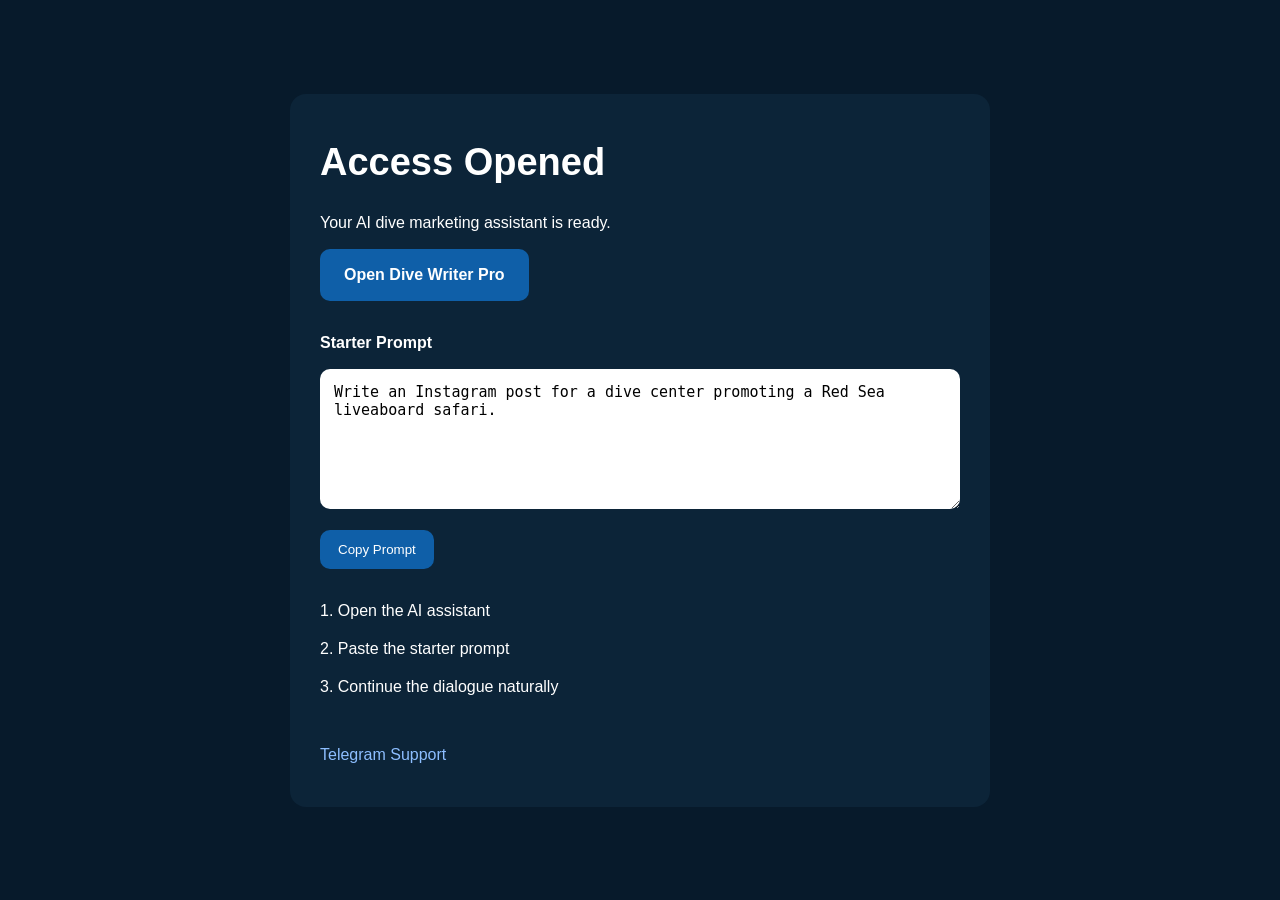
==== app/index.html @ 9f4fb852 "Initial DiveWriter setup" ====
<!DOCTYPE html>
<html lang="en">
<head>

  <meta charset="UTF-8" />
  <meta name="viewport" content="width=device-width, initial-scale=1.0" />

  <title>Launch | Dive Writer Pro</title>

  <meta name="description" content="Launch Dive Writer Pro." />

  <link rel="stylesheet" href="/css/style.css" />
  <link rel="stylesheet" href="/css/app.css" />

</head>

<body>

  <main class="app-page">

    <section class="app-box">

      <h1 data-i18n="app_title">
        Access Opened
      </h1>

      <p data-i18n="app_subtitle">
        Your AI dive marketing assistant is ready.
      </p>

      <a
        href="#"
        class="launch-button"
        id="launch-button"
        target="_blank"
      >
        Open Dive Writer Pro
      </a>

      <div class="prompt-box">

        <p class="prompt-title" data-i18n="prompt_title">
          Starter Prompt
        </p>

        <textarea id="starter-prompt" readonly>
Write an Instagram post for a dive center promoting a Red Sea liveaboard safari.
        </textarea>

        <button id="copy-prompt-button">
          Copy Prompt
        </button>

      </div>

      <div class="instruction-box">

        <p data-i18n="instruction_1">
          1. Open the AI assistant
        </p>

        <p data-i18n="instruction_2">
          2. Paste the starter prompt
        </p>

        <p data-i18n="instruction_3">
          3. Continue the dialogue naturally
        </p>

      </div>

      <a
        href="#"
        class="telegram-support"
        id="telegram-support"
        target="_blank"
      >
        Telegram Support
      </a>

    </section>

  </main>

  <script src="/product.js"></script>

  <script src="/lang/en.js"></script>
  <script src="/lang/ru.js"></script>
  <script src="/lang/de.js"></script>
  <script src="/lang/lv.js"></script>
  <script src="/lang/fr.js"></script>
  <script src="/lang/it.js"></script>
  <script src="/lang/pl.js"></script>
  <script src="/lang/es.js"></script>
  <script src="/lang/uk.js"></script>

  <script src="/js/detect.js"></script>
  <script src="/js/lang.js"></script>
  <script src="/js/copy.js"></script>
  <script src="/js/pwa.js"></script>

</body>
</html>
---- css/style.css ----
* {
  margin: 0;
  padding: 0;
  box-sizing: border-box;
}

body {

  font-family: Arial, sans-serif;

  background: #071A2B;

  color: #ffffff;

  line-height: 1.5;

}

a {
  text-decoration: none;
}

main {
  width: 100%;
}

section {
  width: 100%;
}

.cta-button,
.stripe-button,
.launch-button {

  display: inline-block;

  padding: 14px 24px;

  border-radius: 10px;

  background: #0F5FA8;

  color: #ffffff;

  font-weight: bold;

  transition: 0.2s ease;

}

.cta-button:hover,
.stripe-button:hover,
.launch-button:hover {

  opacity: 0.9;

}

textarea {

  width: 100%;

  min-height: 140px;

  resize: vertical;

  border-radius: 10px;

  padding: 14px;

  border: none;

  outline: none;

  font-size: 15px;

}
.language-switcher {

  position: fixed;

  top: 20px;

  right: 20px;

  z-index: 1000;

  display: flex;

  gap: 8px;

}

.language-switcher button {

  background: rgba(255,255,255,0.08);

  color: white;

  border: 1px solid rgba(255,255,255,0.2);

  padding: 6px 10px;

  border-radius: 8px;

  cursor: pointer;

  font-size: 12px;

}

.language-switcher button:hover {

  background: rgba(255,255,255,0.16);

}
---- css/app.css ----
.app-page {

  min-height: 100vh;

  display: flex;

  justify-content: center;

  align-items: center;

  padding: 30px;

}

.app-box {

  width: 100%;

  max-width: 700px;

  background: #0C2438;

  border-radius: 16px;

  padding: 40px 30px;

}

.app-box h1 {

  font-size: 38px;

  margin-bottom: 20px;

}

.app-box p {

  margin-bottom: 14px;

}

.prompt-box {

  margin-top: 30px;

  margin-bottom: 30px;

}

.prompt-title {

  margin-bottom: 12px;

  font-weight: bold;

}

#copy-prompt-button {

  margin-top: 14px;

  padding: 12px 18px;

  border: none;

  border-radius: 10px;

  background: #0F5FA8;

  color: #ffffff;

  cursor: pointer;

}

.instruction-box {

  margin-top: 30px;

}

.telegram-support {

  display: inline-block;

  margin-top: 30px;

  color: #8DBEFF;

}
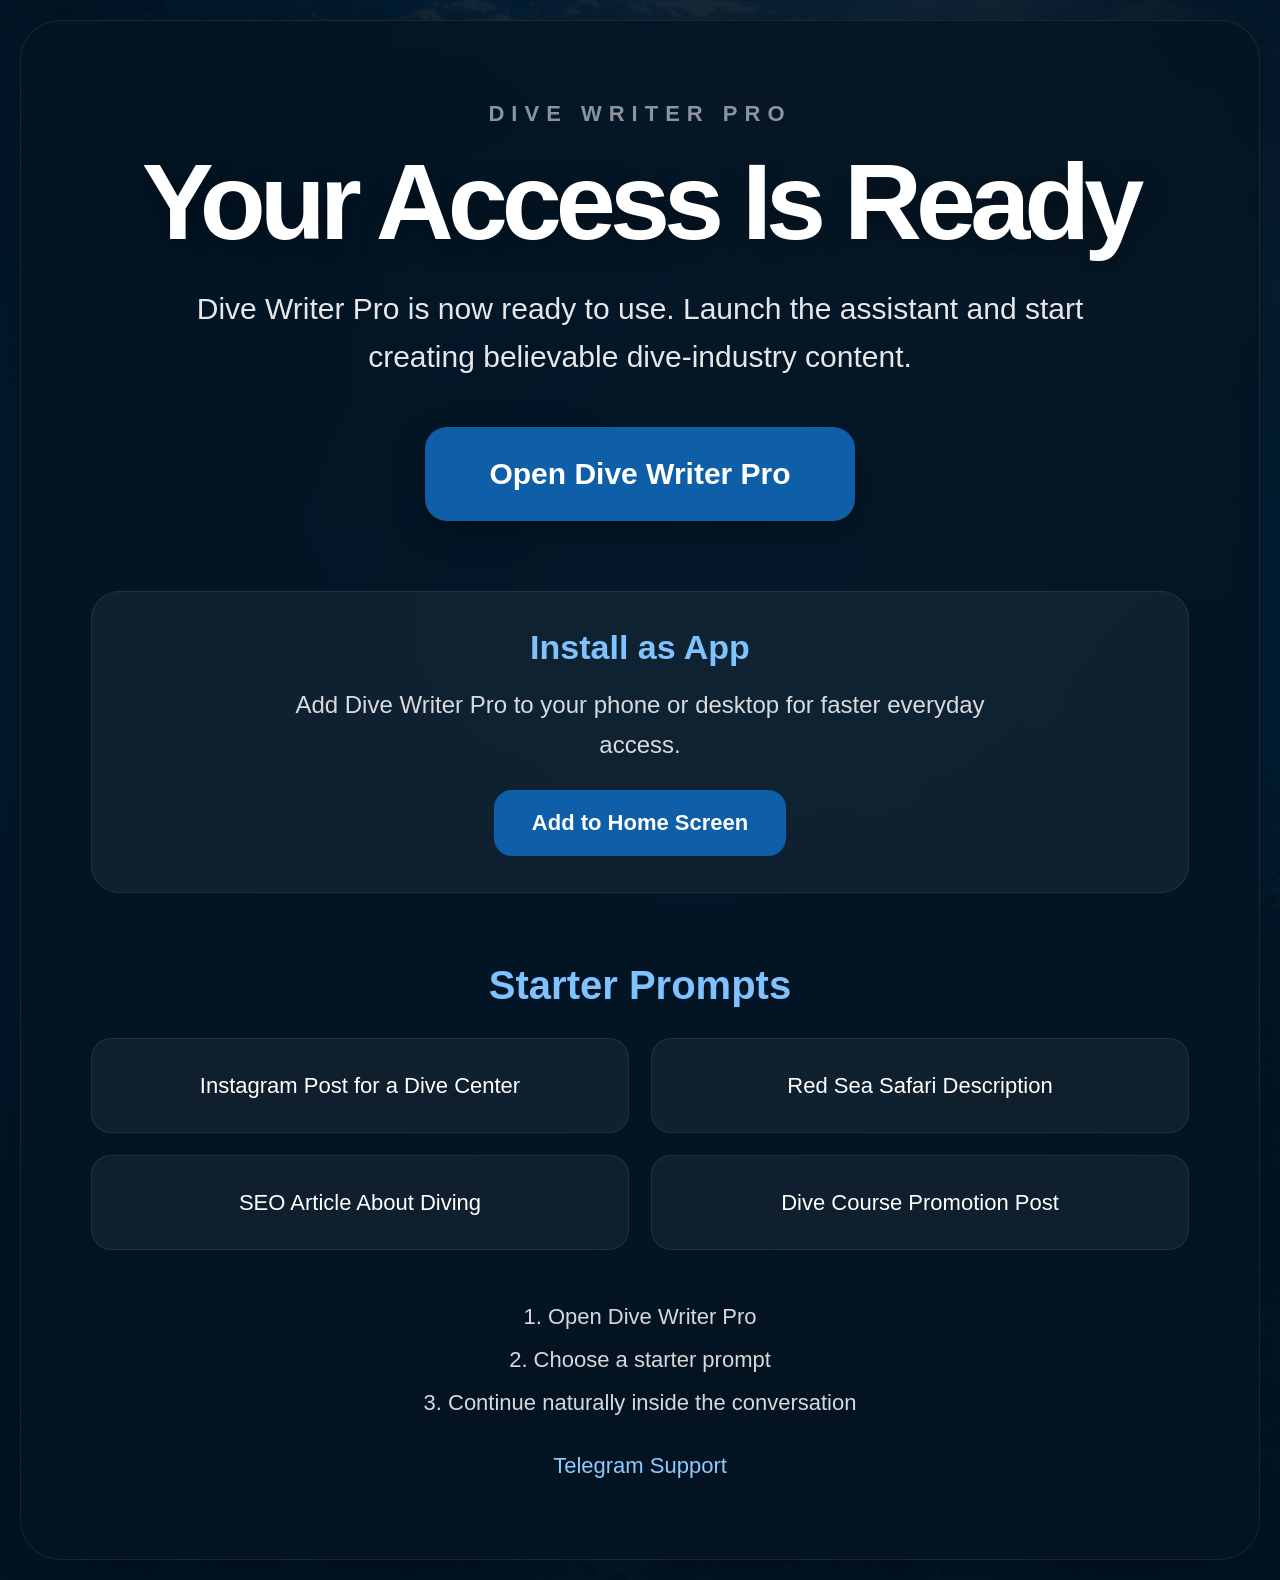
==== commit 2e0d4bbc: "app" ====
--- a/app/index.html
+++ b/app/index.html
@@ -1,103 +1,155 @@
 <!DOCTYPE html>
 <html lang="en">
+
 <head>
 
-  <meta charset="UTF-8" />
-  <meta name="viewport" content="width=device-width, initial-scale=1.0" />
+<meta charset="UTF-8">
 
-  <title>Launch | Dive Writer Pro</title>
+<meta
+name="viewport"
+content="width=device-width, initial-scale=1.0"
+>
 
-  <meta name="description" content="Launch Dive Writer Pro." />
+<title>Dive Writer Pro · Launch</title>
 
-  <link rel="stylesheet" href="/css/style.css" />
-  <link rel="stylesheet" href="/css/app.css" />
+<link
+rel="stylesheet"
+href="../css/style.css"
+>
+
+<link
+rel="stylesheet"
+href="../css/app.css"
+>
 
 </head>
 
 <body>
 
-  <main class="app-page">
+<section class="app-section">
 
-    <section class="app-box">
+<div class="app-overlay"></div>
 
-      <h1 data-i18n="app_title">
-        Access Opened
-      </h1>
+<div class="app-container">
 
-      <p data-i18n="app_subtitle">
-        Your AI dive marketing assistant is ready.
-      </p>
+<div class="app-content">
 
-      <a
-        href="#"
-        class="launch-button"
-        id="launch-button"
-        target="_blank"
-      >
-        Open Dive Writer Pro
-      </a>
+<div class="app-label">
+DIVE WRITER PRO
+</div>
 
-      <div class="prompt-box">
+<h1>
+Your Access Is Ready
+</h1>
 
-        <p class="prompt-title" data-i18n="prompt_title">
-          Starter Prompt
-        </p>
+<p class="app-subtitle">
 
-        <textarea id="starter-prompt" readonly>
-Write an Instagram post for a dive center promoting a Red Sea liveaboard safari.
-        </textarea>
+Dive Writer Pro is now ready to use.
+Launch the assistant and start creating believable dive-industry content.
 
-        <button id="copy-prompt-button">
-          Copy Prompt
-        </button>
+</p>
 
-      </div>
+<a
+href="#"
+class="launch-button"
+id="launch-button"
+target="_blank"
+>
+Open Dive Writer Pro
+</a>
 
-      <div class="instruction-box">
+<div class="install-box">
 
-        <p data-i18n="instruction_1">
-          1. Open the AI assistant
-        </p>
+<div class="install-title">
+Install as App
+</div>
 
-        <p data-i18n="instruction_2">
-          2. Paste the starter prompt
-        </p>
+<p>
+Add Dive Writer Pro to your phone or desktop for faster everyday access.
+</p>
 
-        <p data-i18n="instruction_3">
-          3. Continue the dialogue naturally
-        </p>
+<button id="install-button">
 
-      </div>
+Add to Home Screen
 
-      <a
-        href="#"
-        class="telegram-support"
-        id="telegram-support"
-        target="_blank"
-      >
-        Telegram Support
-      </a>
+</button>
 
-    </section>
+</div>
 
-  </main>
+<div class="prompts-section">
 
-  <script src="/product.js"></script>
+<div class="prompts-title">
+Starter Prompts
+</div>
 
-  <script src="/lang/en.js"></script>
-  <script src="/lang/ru.js"></script>
-  <script src="/lang/de.js"></script>
-  <script src="/lang/lv.js"></script>
-  <script src="/lang/fr.js"></script>
-  <script src="/lang/it.js"></script>
-  <script src="/lang/pl.js"></script>
-  <script src="/lang/es.js"></script>
-  <script src="/lang/uk.js"></script>
+<div class="prompt-grid">
 
-  <script src="/js/detect.js"></script>
-  <script src="/js/lang.js"></script>
-  <script src="/js/copy.js"></script>
-  <script src="/js/pwa.js"></script>
+<button class="prompt-card">
+Instagram Post for a Dive Center
+</button>
+
+<button class="prompt-card">
+Red Sea Safari Description
+</button>
+
+<button class="prompt-card">
+SEO Article About Diving
+</button>
+
+<button class="prompt-card">
+Dive Course Promotion Post
+</button>
+
+</div>
+
+</div>
+
+<div class="app-instructions">
+
+<div class="instruction-item">
+1. Open Dive Writer Pro
+</div>
+
+<div class="instruction-item">
+2. Choose a starter prompt
+</div>
+
+<div class="instruction-item">
+3. Continue naturally inside the conversation
+</div>
+
+</div>
+
+<a
+href="#"
+class="support-link"
+id="telegram-support"
+target="_blank"
+>
+Telegram Support
+</a>
+
+</div>
+
+</div>
+
+</section>
+
+<script src="../product.js"></script>
+
+<script>
+
+document
+.getElementById('launch-button')
+.href = PRODUCT.gpt;
+
+document
+.getElementById('telegram-support')
+.href = PRODUCT.telegram;
+
+</script>
+
+<script src="../js/pwa.js"></script>
 
 </body>
 </html>
--- a/css/style.css
+++ b/css/style.css
@@ -1,116 +1,1923 @@
-* {
-  margin: 0;
-  padding: 0;
-  box-sizing: border-box;
-}
-
-body {
-
-  font-family: Arial, sans-serif;
-
-  background: #071A2B;
-
-  color: #ffffff;
-
-  line-height: 1.5;
-
-}
-
-a {
-  text-decoration: none;
-}
-
-main {
-  width: 100%;
-}
-
-section {
-  width: 100%;
-}
-
-.cta-button,
-.stripe-button,
-.launch-button {
-
-  display: inline-block;
-
-  padding: 14px 24px;
-
-  border-radius: 10px;
-
-  background: #0F5FA8;
-
-  color: #ffffff;
-
-  font-weight: bold;
-
-  transition: 0.2s ease;
-
-}
-
-.cta-button:hover,
-.stripe-button:hover,
-.launch-button:hover {
-
-  opacity: 0.9;
-
-}
-
-textarea {
-
-  width: 100%;
-
-  min-height: 140px;
-
-  resize: vertical;
-
-  border-radius: 10px;
-
-  padding: 14px;
-
-  border: none;
-
-  outline: none;
-
-  font-size: 15px;
-
-}
-.language-switcher {
-
-  position: fixed;
-
-  top: 20px;
-
-  right: 20px;
-
-  z-index: 1000;
-
-  display: flex;
-
-  gap: 8px;
-
-}
-
-.language-switcher button {
-
-  background: rgba(255,255,255,0.08);
-
-  color: white;
-
-  border: 1px solid rgba(255,255,255,0.2);
-
-  padding: 6px 10px;
-
-  border-radius: 8px;
-
-  cursor: pointer;
-
-  font-size: 12px;
-
-}
-
-.language-switcher button:hover {
-
-  background: rgba(255,255,255,0.16);
+*{
+    margin:0;
+    padding:0;
+    box-sizing:border-box;
+}
+
+body{
+    font-family:Arial,sans-serif;
+    background:#021526;
+    color:white;
+    overflow-x:hidden;
+}
+
+/* ========================================
+   HERO
+======================================== */
+
+.hero{
+
+    position:relative;
+
+    min-height:92vh;
+
+    display:flex;
+    align-items:flex-start;
+    justify-content:center;
+
+    overflow:hidden;
+
+    text-align:center;
+
+    padding:40px 20px 140px 20px;
+}
+
+.hero::before{
+
+    content:"";
+
+    position:absolute;
+    inset:0;
+
+    background-image:url("../assets/hero/hero-desktop.png");
+    background-size:cover;
+    background-position:center;
+
+    z-index:1;
+}
+
+.hero-overlay{
+
+    position:absolute;
+    inset:0;
+
+    background:
+    linear-gradient(
+        to bottom,
+        rgba(0,0,0,0.38) 0%,
+        rgba(0,0,0,0.34) 55%,
+        rgba(2,21,38,0.72) 100%
+    );
+
+    z-index:2;
+}
+
+.hero-content{
+
+    position:relative;
+    z-index:3;
+
+    max-width:1200px;
+
+    padding:0 10px;
+
+    margin-top:450px;
+}
+
+.hero h1{
+
+    font-size:108px;
+
+    line-height:1.01;
+
+    margin-bottom:38px;
+
+    font-weight:700;
+
+    letter-spacing:-3px;
+
+    text-shadow:0 4px 18px rgba(0,0,0,0.45);
+}
+
+.hero p{
+
+    font-size:42px;
+
+    line-height:1.5;
+
+    max-width:1200px;
+
+    margin:0 auto 52px auto;
+
+    color:rgba(255,255,255,0.94);
+
+    text-shadow:0 2px 12px rgba(0,0,0,0.45);
+}
+
+.hero-cta{
+
+    display:inline-block;
+
+    background:#0F5FA8;
+    color:white;
+
+    padding:30px 68px;
+
+    border-radius:16px;
+
+    text-decoration:none;
+
+    font-size:32px;
+    font-weight:700;
+
+    letter-spacing:-0.5px;
+
+    transition:0.3s;
+
+    box-shadow:0 8px 24px rgba(0,0,0,0.28);
+}
+
+.hero-cta:hover{
+
+    background:#1475cf;
+}
+
+.hero-trust{
+
+    margin-top:34px;
+
+    font-size:24px;
+
+    color:rgba(255,255,255,0.78);
+
+    text-shadow:0 2px 10px rgba(0,0,0,0.4);
+}
+
+/* ========================================
+   PROBLEM SECTION
+======================================== */
+
+.problem-section{
+
+    background:#061b2d;
+
+    padding:160px 20px;
+
+    margin-top:-200px;
+
+    position:relative;
+
+    z-index:5;
+}
+
+.problem-container{
+
+    max-width:1500px;
+
+    margin:0 auto;
+}
+
+.problem-intro{
+
+    text-align:center;
+
+    margin-bottom:100px;
+}
+
+.section-label{
+
+    font-size:20px;
+
+    letter-spacing:5px;
+
+    font-weight:700;
+
+    color:rgba(255,255,255,0.55);
+
+    margin-bottom:28px;
+}
+
+.problem-intro h2{
+
+    font-size:92px;
+
+    line-height:1.04;
+
+    letter-spacing:-2px;
+
+    margin-bottom:42px;
+
+    text-shadow:0 4px 18px rgba(0,0,0,0.35);
+}
+
+.problem-intro p{
+
+    max-width:1100px;
+
+    margin:0 auto;
+
+    font-size:38px;
+
+    line-height:1.6;
+
+    color:rgba(255,255,255,0.88);
+}
+
+.problem-grid{
+
+    display:grid;
+
+    grid-template-columns:1fr 1fr;
+
+    gap:40px;
+
+    margin-bottom:90px;
+}
+
+.problem-card{
+
+    border-radius:26px;
+
+    padding:56px 52px;
+
+    min-height:520px;
+
+    backdrop-filter:blur(6px);
+}
+
+.problem-card-title{
+
+    font-size:42px;
+
+    font-weight:700;
+
+    margin-bottom:36px;
+}
+
+.problem-card ul{
+
+    list-style:none;
+}
+
+.problem-card li{
+
+    position:relative;
+
+    padding-left:38px;
+
+    margin-bottom:28px;
+
+    font-size:30px;
+
+    line-height:1.65;
+}
+
+.problem-card li::before{
+
+    content:"•";
+
+    position:absolute;
+
+    left:0;
+}
+
+.generic-ai{
+
+    background:rgba(255,255,255,0.05);
+
+    border:1px solid rgba(255,255,255,0.08);
+}
+
+.generic-ai .problem-card-title{
+
+    color:#c8d5e2;
+}
+
+.generic-ai li{
+
+    color:rgba(255,255,255,0.74);
+}
+
+.dive-writer{
+
+    background:rgba(15,95,168,0.14);
+
+    border:1px solid rgba(15,95,168,0.38);
+}
+
+.dive-writer .problem-card-title{
+
+    color:#7ec3ff;
+}
+
+.dive-writer li{
+
+    color:rgba(255,255,255,0.94);
+}
+
+.problem-conclusion{
+
+    text-align:center;
+
+    max-width:1100px;
+
+    margin:0 auto;
+
+    font-size:38px;
+
+    line-height:1.6;
+
+    color:rgba(255,255,255,0.9);
+}
+
+/* ========================================
+   DESKTOP RESPONSIVE
+======================================== */
+
+@media(max-width:1400px){
+
+    .hero-content{
+
+        margin-top:340px;
+    }
+
+    .hero h1{
+
+        font-size:92px;
+    }
+
+    .hero p{
+
+        font-size:34px;
+    }
+
+    .hero-cta{
+
+        font-size:28px;
+
+        padding:26px 58px;
+    }
+
+    .hero-trust{
+
+        font-size:22px;
+    }
+
+    .problem-intro h2{
+
+        font-size:72px;
+    }
+
+    .problem-intro p{
+
+        font-size:30px;
+    }
+
+    .problem-card-title{
+
+        font-size:34px;
+    }
+
+    .problem-card li{
+
+        font-size:24px;
+    }
+
+    .problem-conclusion{
+
+        font-size:30px;
+    }
+}
+
+@media(max-width:1200px){
+
+    .hero-content{
+
+        margin-top:260px;
+    }
+
+    .hero h1{
+
+        font-size:76px;
+    }
+
+    .hero p{
+
+        font-size:28px;
+    }
+
+    .hero-cta{
+
+        font-size:24px;
+
+        padding:22px 52px;
+    }
+
+    .hero-trust{
+
+        font-size:20px;
+    }
+
+    .problem-section{
+
+        margin-top:-180px;
+    }
+
+    .problem-intro h2{
+
+        font-size:58px;
+    }
+
+    .problem-intro p{
+
+        font-size:26px;
+    }
+
+    .problem-card{
+
+        min-height:auto;
+    }
+
+    .problem-card-title{
+
+        font-size:30px;
+    }
+
+    .problem-card li{
+
+        font-size:22px;
+    }
+
+    .problem-conclusion{
+
+        font-size:26px;
+    }
+}
+
+/* ========================================
+   TABLET + MOBILE
+======================================== */
+
+@media(max-width:768px){
+
+    .hero::before{
+
+        background-image:url("../assets/hero/hero-mobile.png");
+        background-position:center;
+    }
+
+    .hero{
+
+        min-height:auto;
+
+        padding:46px 22px 140px 22px;
+    }
+
+    .hero-content{
+
+        max-width:100%;
+
+        padding:0 50px;
+
+        margin-top:50px;
+    }
+
+    .hero h1{
+
+        font-size:52px;
+
+        line-height:1.02;
+
+        margin-bottom:26px;
+
+        letter-spacing:-1px;
+
+        max-width:700px;
+
+        margin-left:auto;
+
+        margin-right:auto;
+    }
+
+    .hero p{
+
+        font-size:24px;
+
+        line-height:1.45;
+
+        margin-bottom:38px;
+
+        max-width:100%;
+    }
+
+    .hero-cta{
+
+        font-size:20px;
+
+        padding:20px 32px;
+    }
+
+    .hero-trust{
+
+        margin-top:28px;
+
+        font-size:16px;
+
+        line-height:1.5;
+    }
+
+    .problem-section{
+
+        margin-top:-70px;
+
+        padding:100px 22px;
+    }
+
+    .problem-intro{
+
+        margin-bottom:60px;
+    }
+
+    .section-label{
+
+        font-size:14px;
+
+        letter-spacing:3px;
+    }
+
+    .problem-intro h2{
+
+        font-size:44px;
+
+        line-height:1.08;
+
+        letter-spacing:-1px;
+    }
+
+    .problem-intro p{
+
+        font-size:22px;
+
+        line-height:1.55;
+    }
+
+    .problem-grid{
+
+        grid-template-columns:1fr;
+
+        gap:24px;
+    }
+
+    .problem-card{
+
+        padding:38px 28px;
+
+        min-height:auto;
+    }
+
+    .problem-card-title{
+
+        font-size:28px;
+
+        margin-bottom:26px;
+    }
+
+    .problem-card li{
+
+        font-size:20px;
+
+        line-height:1.55;
+
+        margin-bottom:20px;
+    }
+
+    .problem-conclusion{
+
+        font-size:22px;
+
+        line-height:1.55;
+    }
+}
+
+/* ========================================
+   SMALL MOBILE
+======================================== */
+
+@media(max-width:480px){
+
+    .hero{
+
+        padding:42px 18px 140px 18px;
+    }
+
+    .hero h1{
+
+        font-size:46px;
+
+        line-height:1.04;
+
+        max-width:340px;
+    }
+
+    .hero p{
+
+        font-size:21px;
+    }
+
+    .hero-cta{
+
+        font-size:18px;
+
+        padding:18px 28px;
+    }
+
+    .hero-trust{
+
+        font-size:14px;
+    }
+
+    .problem-intro h2{
+
+        font-size:38px;
+    }
+
+    .problem-intro p{
+
+        font-size:20px;
+    }
+
+    .problem-card li{
+
+        font-size:18px;
+    }
+
+    .problem-conclusion{
+
+        font-size:20px;
+    }
+}
+
+/* ========================================
+   BEFORE AFTER
+======================================== */
+
+.before-after{
+
+    background:#041321;
+
+    padding:170px 20px;
+
+    position:relative;
+}
+
+.before-after-container{
+
+    max-width:1500px;
+
+    margin:0 auto;
+}
+
+.before-after-intro{
+
+    text-align:center;
+
+    margin-bottom:100px;
+}
+
+.before-after-intro h2{
+
+    font-size:88px;
+
+    line-height:1.05;
+
+    letter-spacing:-2px;
+
+    margin-bottom:42px;
+
+    text-shadow:0 4px 18px rgba(0,0,0,0.35);
+}
+
+.before-after-intro p{
+
+    max-width:1100px;
+
+    margin:0 auto;
+
+    font-size:36px;
+
+    line-height:1.6;
+
+    color:rgba(255,255,255,0.88);
+}
+
+.before-after-grid{
+
+    display:grid;
+
+    grid-template-columns:1fr 1fr;
+
+    gap:42px;
+
+    margin-bottom:90px;
+}
+
+.comparison-card{
+
+    border-radius:28px;
+
+    padding:56px 54px;
+
+    min-height:620px;
+}
+
+.before-card{
+
+    background:rgba(255,255,255,0.05);
+
+    border:1px solid rgba(255,255,255,0.08);
+}
+
+.after-card{
+
+    background:rgba(15,95,168,0.14);
+
+    border:1px solid rgba(15,95,168,0.38);
+}
+
+.comparison-label{
+
+    font-size:28px;
+
+    letter-spacing:4px;
+
+    font-weight:700;
+
+    margin-bottom:38px;
+
+    color:rgba(255,255,255,0.62);
+}
+
+.comparison-content{
+
+    font-size:38px;
+
+    line-height:1.75;
+
+    margin-bottom:48px;
+
+    color:white;
+
+    font-weight:500;
+
+    letter-spacing:-0.5px;
+
+    text-shadow:0 2px 12px rgba(0,0,0,0.22);
+}
+
+.before-card .comparison-content{
+
+    font-style:italic;
+
+    color:rgba(255,255,255,0.82);
+}
+
+.comparison-highlights{
+
+    list-style:none;
+}
+
+.comparison-highlights li{
+
+    position:relative;
+
+    padding-left:38px;
+
+    margin-bottom:26px;
+
+    font-size:30px;
+
+    line-height:1.7;
+
+    font-weight:500;
+
+    color:rgba(255,255,255,0.86);
+}
+
+.comparison-highlights li::before{
+
+    content:"•";
+
+    position:absolute;
+
+    left:0;
+}
+
+.before-after-conclusion{
+
+    text-align:center;
+
+    max-width:1100px;
+
+    margin:0 auto;
+
+    font-size:36px;
+
+    line-height:1.6;
+
+    color:rgba(255,255,255,0.9);
+}
+
+/* ========================================
+   BEFORE AFTER RESPONSIVE
+======================================== */
+
+@media(max-width:1400px){
+
+    .before-after-intro h2{
+
+        font-size:72px;
+    }
+
+    .before-after-intro p{
+
+        font-size:30px;
+    }
+
+    .comparison-content{
+
+        font-size:30px;
+    }
+
+    .comparison-highlights li{
+
+        font-size:24px;
+    }
+
+    .before-after-conclusion{
+
+        font-size:30px;
+    }
+
+}
+
+@media(max-width:1200px){
+
+    .before-after-intro h2{
+
+        font-size:58px;
+    }
+
+    .before-after-intro p{
+
+        font-size:26px;
+    }
+
+    .comparison-card{
+
+        min-height:auto;
+    }
+
+    .comparison-content{
+
+        font-size:26px;
+    }
+
+    .comparison-highlights li{
+
+        font-size:22px;
+    }
+
+    .before-after-conclusion{
+
+        font-size:26px;
+    }
+
+}
+
+@media(max-width:768px){
+
+    .before-after{
+
+        padding:110px 22px;
+    }
+
+    .before-after-intro{
+
+        margin-bottom:60px;
+    }
+
+    .before-after-intro h2{
+
+        font-size:44px;
+
+        line-height:1.08;
+
+        letter-spacing:-1px;
+    }
+
+    .before-after-intro p{
+
+        font-size:22px;
+
+        line-height:1.55;
+    }
+
+    .before-after-grid{
+
+        grid-template-columns:1fr;
+
+        gap:26px;
+    }
+
+    .comparison-card{
+
+        padding:38px 28px;
+    }
+
+    .comparison-content{
+
+        font-size:24px;
+
+        line-height:1.65;
+    }
+
+    .comparison-highlights li{
+
+        font-size:20px;
+
+        line-height:1.6;
+    }
+
+    .before-after-conclusion{
+
+        font-size:22px;
+
+        line-height:1.55;
+    }
+
+}
+
+@media(max-width:480px){
+
+    .before-after-intro h2{
+
+        font-size:38px;
+    }
+
+    .before-after-intro p{
+
+        font-size:20px;
+    }
+
+    .comparison-content{
+
+        font-size:21px;
+    }
+
+    .comparison-highlights li{
+
+        font-size:18px;
+    }
+
+    .before-after-conclusion{
+
+        font-size:20px;
+    }
+
+}
+
+/* ========================================
+   FEATURES
+======================================== */
+
+.features-section{
+
+    background:#061b2d;
+
+    padding:170px 20px;
+
+    position:relative;
+}
+
+.features-container{
+
+    max-width:1500px;
+
+    margin:0 auto;
+}
+
+.features-intro{
+
+    text-align:center;
+
+    margin-bottom:100px;
+}
+
+.features-intro h2{
+
+    font-size:88px;
+
+    line-height:1.05;
+
+    letter-spacing:-2px;
+
+    margin-bottom:42px;
+
+    text-shadow:0 4px 18px rgba(0,0,0,0.35);
+}
+
+.features-intro p{
+
+    max-width:1100px;
+
+    margin:0 auto;
+
+    font-size:36px;
+
+    line-height:1.6;
+
+    color:rgba(255,255,255,0.88);
+}
+
+.features-grid{
+
+    display:grid;
+
+    grid-template-columns:1fr 1fr;
+
+    gap:42px;
+
+    margin-bottom:90px;
+}
+
+.feature-card{
+
+    background:rgba(255,255,255,0.05);
+
+    border:1px solid rgba(255,255,255,0.08);
+
+    border-radius:28px;
+
+    padding:56px 54px;
+
+    min-height:360px;
+
+    transition:0.3s;
+}
+
+.feature-card:hover{
+
+    border-color:rgba(126,195,255,0.34);
+
+    background:rgba(15,95,168,0.10);
+}
+
+.feature-title{
+
+    font-size:34px;
+
+    line-height:1.2;
+
+    font-weight:700;
+
+    margin-bottom:34px;
+
+    color:#7ec3ff;
+}
+
+.feature-description{
+
+    font-size:30px;
+
+    line-height:1.7;
+
+    color:rgba(255,255,255,0.9);
+}
+
+.features-conclusion{
+
+    text-align:center;
+
+    max-width:1100px;
+
+    margin:0 auto;
+
+    font-size:36px;
+
+    line-height:1.6;
+
+    color:rgba(255,255,255,0.9);
+}
+
+/* ========================================
+   FEATURES RESPONSIVE
+======================================== */
+
+@media(max-width:1400px){
+
+    .features-intro h2{
+
+        font-size:72px;
+    }
+
+    .features-intro p{
+
+        font-size:30px;
+    }
+
+    .feature-title{
+
+        font-size:28px;
+    }
+
+    .feature-description{
+
+        font-size:24px;
+    }
+
+    .features-conclusion{
+
+        font-size:30px;
+    }
+
+}
+
+@media(max-width:1200px){
+
+    .features-intro h2{
+
+        font-size:58px;
+    }
+
+    .features-intro p{
+
+        font-size:26px;
+    }
+
+    .feature-card{
+
+        min-height:auto;
+    }
+
+    .feature-title{
+
+        font-size:24px;
+    }
+
+    .feature-description{
+
+        font-size:22px;
+    }
+
+    .features-conclusion{
+
+        font-size:26px;
+    }
+
+}
+
+@media(max-width:768px){
+
+    .features-section{
+
+        padding:110px 22px;
+    }
+
+    .features-intro{
+
+        margin-bottom:60px;
+    }
+
+    .features-intro h2{
+
+        font-size:44px;
+
+        line-height:1.08;
+
+        letter-spacing:-1px;
+    }
+
+    .features-intro p{
+
+        font-size:22px;
+
+        line-height:1.55;
+    }
+
+    .features-grid{
+
+        grid-template-columns:1fr;
+
+        gap:26px;
+    }
+
+    .feature-card{
+
+        padding:38px 28px;
+    }
+
+    .feature-title{
+
+        font-size:24px;
+
+        margin-bottom:24px;
+    }
+
+    .feature-description{
+
+        font-size:20px;
+
+        line-height:1.6;
+    }
+
+    .features-conclusion{
+
+        font-size:22px;
+
+        line-height:1.55;
+    }
+
+}
+
+@media(max-width:480px){
+
+    .features-intro h2{
+
+        font-size:38px;
+    }
+
+    .features-intro p{
+
+        font-size:20px;
+    }
+
+    .feature-title{
+
+        font-size:22px;
+    }
+
+    .feature-description{
+
+        font-size:18px;
+    }
+
+    .features-conclusion{
+
+        font-size:20px;
+    }
+
+}
+
+/* ========================================
+   AUDIENCE
+======================================== */
+
+.audience-section{
+
+    background:#041321;
+
+    padding:170px 20px;
+
+    position:relative;
+}
+
+.audience-container{
+
+    max-width:1500px;
+
+    margin:0 auto;
+}
+
+.audience-intro{
+
+    text-align:center;
+
+    margin-bottom:100px;
+}
+
+.audience-intro h2{
+
+    font-size:88px;
+
+    line-height:1.05;
+
+    letter-spacing:-2px;
+
+    margin-bottom:42px;
+
+    text-shadow:0 4px 18px rgba(0,0,0,0.35);
+}
+
+.audience-intro p{
+
+    max-width:1100px;
+
+    margin:0 auto;
+
+    font-size:36px;
+
+    line-height:1.6;
+
+    color:rgba(255,255,255,0.88);
+}
+
+.audience-grid{
+
+    display:grid;
+
+    grid-template-columns:1fr 1fr;
+
+    gap:42px;
+
+    margin-bottom:90px;
+}
+
+.audience-card{
+
+    background:rgba(255,255,255,0.05);
+
+    border:1px solid rgba(255,255,255,0.08);
+
+    border-radius:28px;
+
+    padding:56px 54px;
+
+    min-height:320px;
+
+    transition:0.3s;
+}
+
+.audience-card:hover{
+
+    border-color:rgba(126,195,255,0.34);
+
+    background:rgba(15,95,168,0.10);
+}
+
+.audience-title{
+
+    font-size:34px;
+
+    line-height:1.2;
+
+    font-weight:700;
+
+    margin-bottom:34px;
+
+    color:#7ec3ff;
+}
+
+.audience-description{
+
+    font-size:30px;
+
+    line-height:1.7;
+
+    color:rgba(255,255,255,0.9);
+}
+
+.audience-conclusion{
+
+    text-align:center;
+
+    max-width:1100px;
+
+    margin:0 auto;
+
+    font-size:36px;
+
+    line-height:1.6;
+
+    color:rgba(255,255,255,0.9);
+}
+
+/* ========================================
+   AUDIENCE RESPONSIVE
+======================================== */
+
+@media(max-width:1400px){
+
+    .audience-intro h2{
+
+        font-size:72px;
+    }
+
+    .audience-intro p{
+
+        font-size:30px;
+    }
+
+    .audience-title{
+
+        font-size:28px;
+    }
+
+    .audience-description{
+
+        font-size:24px;
+    }
+
+    .audience-conclusion{
+
+        font-size:30px;
+    }
+
+}
+
+@media(max-width:1200px){
+
+    .audience-intro h2{
+
+        font-size:58px;
+    }
+
+    .audience-intro p{
+
+        font-size:26px;
+    }
+
+    .audience-card{
+
+        min-height:auto;
+    }
+
+    .audience-title{
+
+        font-size:24px;
+    }
+
+    .audience-description{
+
+        font-size:22px;
+    }
+
+    .audience-conclusion{
+
+        font-size:26px;
+    }
+
+}
+
+@media(max-width:768px){
+
+    .audience-section{
+
+        padding:110px 22px;
+    }
+
+    .audience-intro{
+
+        margin-bottom:60px;
+    }
+
+    .audience-intro h2{
+
+        font-size:44px;
+
+        line-height:1.08;
+
+        letter-spacing:-1px;
+    }
+
+    .audience-intro p{
+
+        font-size:22px;
+
+        line-height:1.55;
+    }
+
+    .audience-grid{
+
+        grid-template-columns:1fr;
+
+        gap:26px;
+    }
+
+    .audience-card{
+
+        padding:38px 28px;
+    }
+
+    .audience-title{
+
+        font-size:24px;
+
+        margin-bottom:24px;
+    }
+
+    .audience-description{
+
+        font-size:20px;
+
+        line-height:1.6;
+    }
+
+    .audience-conclusion{
+
+        font-size:22px;
+
+        line-height:1.55;
+    }
+
+}
+
+@media(max-width:480px){
+
+    .audience-intro h2{
+
+        font-size:38px;
+    }
+
+    .audience-intro p{
+
+        font-size:20px;
+    }
+
+    .audience-title{
+
+        font-size:22px;
+    }
+
+    .audience-description{
+
+        font-size:18px;
+    }
+
+    .audience-conclusion{
+
+        font-size:20px;
+    }
+
+}
+/* ========================================
+   FAQ
+======================================== */
+
+.faq-section{
+
+    background:#061b2d;
+
+    padding:170px 20px;
+
+    position:relative;
+}
+
+.faq-container{
+
+    max-width:1400px;
+
+    margin:0 auto;
+}
+
+.faq-intro{
+
+    text-align:center;
+
+    margin-bottom:90px;
+}
+
+.faq-intro h2{
+
+    font-size:82px;
+
+    line-height:1.05;
+
+    letter-spacing:-2px;
+
+    text-shadow:0 4px 18px rgba(0,0,0,0.35);
+}
+
+.faq-grid{
+
+    display:flex;
+
+    flex-direction:column;
+
+    gap:26px;
+}
+
+.faq-item{
+
+    background:rgba(255,255,255,0.05);
+
+    border:1px solid rgba(255,255,255,0.08);
+
+    border-radius:24px;
+
+    padding:38px 42px;
+}
+
+.faq-question{
+
+    font-size:32px;
+
+    line-height:1.4;
+
+    font-weight:700;
+
+    margin-bottom:18px;
+
+    color:#7ec3ff;
+}
+
+.faq-answer{
+
+    font-size:26px;
+
+    line-height:1.7;
+
+    color:rgba(255,255,255,0.88);
+}
+
+/* ========================================
+   FAQ RESPONSIVE
+======================================== */
+
+@media(max-width:1400px){
+
+    .faq-intro h2{
+
+        font-size:68px;
+    }
+
+    .faq-question{
+
+        font-size:28px;
+    }
+
+    .faq-answer{
+
+        font-size:22px;
+    }
+
+}
+
+@media(max-width:1200px){
+
+    .faq-intro h2{
+
+        font-size:56px;
+    }
+
+    .faq-question{
+
+        font-size:24px;
+    }
+
+    .faq-answer{
+
+        font-size:20px;
+    }
+
+}
+
+@media(max-width:768px){
+
+    .faq-section{
+
+        padding:110px 22px;
+    }
+
+    .faq-intro{
+
+        margin-bottom:60px;
+    }
+
+    .faq-intro h2{
+
+        font-size:44px;
+
+        line-height:1.08;
+
+        letter-spacing:-1px;
+    }
+
+    .faq-item{
+
+        padding:30px 26px;
+    }
+
+    .faq-question{
+
+        font-size:22px;
+
+        margin-bottom:14px;
+    }
+
+    .faq-answer{
+
+        font-size:18px;
+
+        line-height:1.6;
+    }
+
+}
+
+@media(max-width:480px){
+
+    .faq-intro h2{
+
+        font-size:38px;
+    }
+
+    .faq-question{
+
+        font-size:20px;
+    }
+
+    .faq-answer{
+
+        font-size:17px;
+    }
+
+}
+/* ========================================
+   FINAL CTA
+======================================== */
+
+.final-cta{
+
+    background:#041321;
+
+    padding:190px 20px 220px 20px;
+
+    position:relative;
+
+    overflow:hidden;
+}
+
+.final-cta-container{
+
+    max-width:1200px;
+
+    margin:0 auto;
+}
+
+.final-cta-content{
+
+    text-align:center;
+}
+
+.final-cta-content h2{
+
+    font-size:92px;
+
+    line-height:1.04;
+
+    letter-spacing:-2px;
+
+    margin-bottom:42px;
+
+    text-shadow:0 4px 18px rgba(0,0,0,0.35);
+}
+
+.final-cta-content p{
+
+    max-width:980px;
+
+    margin:0 auto 58px auto;
+
+    font-size:34px;
+
+    line-height:1.65;
+
+    color:rgba(255,255,255,0.9);
+}
+
+.final-cta-button{
+
+    display:inline-block;
+
+    background:#0F5FA8;
+
+    color:white;
+
+    text-decoration:none;
+
+    padding:30px 70px;
+
+    border-radius:18px;
+
+    font-size:32px;
+
+    font-weight:700;
+
+    transition:0.3s;
+
+    box-shadow:0 8px 24px rgba(0,0,0,0.28);
+}
+
+.final-cta-button:hover{
+
+    background:#1475cf;
+}
+
+.final-cta-trust{
+
+    margin-top:34px;
+
+    font-size:22px;
+
+    color:rgba(255,255,255,0.7);
+}
+
+/* ========================================
+   FINAL CTA RESPONSIVE
+======================================== */
+
+@media(max-width:1400px){
+
+    .final-cta-content h2{
+
+        font-size:72px;
+    }
+
+    .final-cta-content p{
+
+        font-size:30px;
+    }
+
+    .final-cta-button{
+
+        font-size:28px;
+
+        padding:26px 60px;
+    }
+
+}
+
+@media(max-width:1200px){
+
+    .final-cta-content h2{
+
+        font-size:58px;
+    }
+
+    .final-cta-content p{
+
+        font-size:26px;
+    }
+
+    .final-cta-button{
+
+        font-size:24px;
+
+        padding:22px 52px;
+    }
+
+}
+
+@media(max-width:768px){
+
+    .final-cta{
+
+        padding:120px 22px 150px 22px;
+    }
+
+    .final-cta-content h2{
+
+        font-size:44px;
+
+        line-height:1.08;
+
+        letter-spacing:-1px;
+    }
+
+    .final-cta-content p{
+
+        font-size:22px;
+
+        line-height:1.6;
+    }
+
+    .final-cta-button{
+
+        width:100%;
+
+        max-width:420px;
+
+        font-size:22px;
+
+        padding:22px 26px;
+    }
+
+    .final-cta-trust{
+
+        font-size:18px;
+    }
+
+}
+
+@media(max-width:480px){
+
+    .final-cta-content h2{
+
+        font-size:38px;
+    }
+
+    .final-cta-content p{
+
+        font-size:20px;
+    }
+
+    .final-cta-button{
+
+        font-size:20px;
+    }
+
+    .final-cta-trust{
+
+        font-size:16px;
+    }
 
 }
--- a/css/app.css
+++ b/css/app.css
@@ -1,91 +1,562 @@
-.app-page {
-
-  min-height: 100vh;
-
-  display: flex;
-
-  justify-content: center;
-
-  align-items: center;
-
-  padding: 30px;
-
-}
-
-.app-box {
-
-  width: 100%;
-
-  max-width: 700px;
-
-  background: #0C2438;
-
-  border-radius: 16px;
-
-  padding: 40px 30px;
-
-}
-
-.app-box h1 {
-
-  font-size: 38px;
-
-  margin-bottom: 20px;
-
-}
-
-.app-box p {
-
-  margin-bottom: 14px;
-
-}
-
-.prompt-box {
-
-  margin-top: 30px;
-
-  margin-bottom: 30px;
-
-}
-
-.prompt-title {
-
-  margin-bottom: 12px;
-
-  font-weight: bold;
-
-}
-
-#copy-prompt-button {
-
-  margin-top: 14px;
-
-  padding: 12px 18px;
-
-  border: none;
-
-  border-radius: 10px;
-
-  background: #0F5FA8;
-
-  color: #ffffff;
-
-  cursor: pointer;
-
-}
-
-.instruction-box {
-
-  margin-top: 30px;
-
-}
-
-.telegram-support {
-
-  display: inline-block;
-
-  margin-top: 30px;
-
-  color: #8DBEFF;
+.app-section{
+
+    position:relative;
+
+    min-height:100vh;
+
+    display:flex;
+
+    align-items:center;
+
+    justify-content:center;
+
+    overflow:hidden;
+
+    padding:20px;
+
+    background:#041321;
+}
+
+.app-section::before{
+
+    content:"";
+
+    position:absolute;
+
+    inset:0;
+
+    background:
+    linear-gradient(
+        to bottom,
+        rgba(0,0,0,0.20),
+        rgba(0,0,0,0.72)
+    ),
+    url("../assets/hero/hero-desktop.png");
+
+    background-size:cover;
+
+    background-position:center;
+
+    opacity:0.42;
+
+    z-index:1;
+}
+
+.app-overlay{
+
+    position:absolute;
+
+    inset:0;
+
+    background:
+    radial-gradient(
+        circle at center,
+        rgba(15,95,168,0.10),
+        rgba(2,21,38,0.94)
+    );
+
+    z-index:2;
+}
+
+.app-container{
+
+    position:relative;
+
+    z-index:3;
+
+    width:100%;
+
+    max-width:1480px;
+}
+
+.app-content{
+
+    background:rgba(4,19,33,0.80);
+
+    border:1px solid rgba(255,255,255,0.08);
+
+    border-radius:40px;
+
+    padding:100px 110px;
+
+    text-align:center;
+
+    backdrop-filter:blur(14px);
+
+    box-shadow:
+    0 20px 80px rgba(0,0,0,0.34);
+}
+
+.app-label{
+
+    font-size:22px;
+
+    letter-spacing:7px;
+
+    font-weight:700;
+
+    color:rgba(255,255,255,0.54);
+
+    margin-bottom:24px;
+}
+
+.app-content h1{
+
+    font-size:132px;
+
+    line-height:0.94;
+
+    letter-spacing:-6px;
+
+    margin-bottom:32px;
+
+    text-shadow:
+    0 6px 24px rgba(0,0,0,0.38);
+}
+
+.app-subtitle{
+
+    max-width:980px;
+
+    margin:0 auto 46px auto;
+
+    font-size:36px;
+
+    line-height:1.6;
+
+    color:rgba(255,255,255,0.90);
+}
+
+.launch-button{
+
+    display:inline-block;
+
+    background:#0F5FA8;
+
+    color:white;
+
+    text-decoration:none;
+
+    padding:30px 64px;
+
+    border-radius:22px;
+
+    font-size:36px;
+
+    font-weight:700;
+
+    transition:0.3s;
+
+    box-shadow:
+    0 10px 30px rgba(0,0,0,0.32);
+}
+
+.launch-button:hover{
+
+    background:#1475cf;
+}
+
+.install-box{
+
+    margin-top:70px;
+
+    padding:36px;
+
+    border-radius:28px;
+
+    background:rgba(255,255,255,0.05);
+
+    border:1px solid rgba(255,255,255,0.08);
+}
+
+.install-title{
+
+    font-size:34px;
+
+    font-weight:700;
+
+    margin-bottom:18px;
+
+    color:#7ec3ff;
+}
+
+.install-box p{
+
+    max-width:760px;
+
+    margin:0 auto 24px auto;
+
+    font-size:24px;
+
+    line-height:1.7;
+
+    color:rgba(255,255,255,0.84);
+}
+
+#install-button{
+
+    background:#0F5FA8;
+
+    color:white;
+
+    border:none;
+
+    border-radius:18px;
+
+    padding:20px 38px;
+
+    font-size:22px;
+
+    font-weight:700;
+
+    cursor:pointer;
+
+    transition:0.3s;
+}
+
+#install-button:hover{
+
+    background:#1475cf;
+}
+
+.prompts-section{
+
+    margin-top:70px;
+}
+
+.prompts-title{
+
+    font-size:40px;
+
+    font-weight:700;
+
+    margin-bottom:30px;
+
+    color:#7ec3ff;
+}
+
+.prompt-grid{
+
+    display:grid;
+
+    grid-template-columns:1fr 1fr;
+
+    gap:22px;
+}
+
+.prompt-card{
+
+    background:rgba(255,255,255,0.05);
+
+    border:1px solid rgba(255,255,255,0.08);
+
+    border-radius:20px;
+
+    padding:30px;
+
+    font-size:26px;
+
+    line-height:1.5;
+
+    color:white;
+
+    cursor:pointer;
+
+    transition:0.3s;
+}
+
+.prompt-card:hover{
+
+    background:rgba(15,95,168,0.14);
+
+    border-color:rgba(126,195,255,0.34);
+}
+
+.app-instructions{
+
+    margin-top:50px;
+
+    display:flex;
+
+    flex-direction:column;
+
+    gap:10px;
+}
+
+.instruction-item{
+
+    font-size:22px;
+
+    line-height:1.5;
+
+    color:rgba(255,255,255,0.84);
+}
+
+.support-link{
+
+    display:inline-block;
+
+    margin-top:34px;
+
+    color:#8ecbff;
+
+    text-decoration:none;
+
+    font-size:22px;
+
+    transition:0.3s;
+}
+
+.support-link:hover{
+
+    color:white;
+}
+
+/* =========================
+   LARGE TABLET
+========================= */
+
+@media(max-width:1400px){
+
+    .app-container{
+
+        max-width:1240px;
+    }
+
+    .app-content{
+
+        padding:80px 70px;
+    }
+
+    .app-content h1{
+
+        font-size:108px;
+    }
+
+    .app-subtitle{
+
+        font-size:30px;
+    }
+
+    .launch-button{
+
+        font-size:30px;
+    }
+
+    .prompt-card{
+
+        font-size:22px;
+    }
+
+}
+
+/* =========================
+   TABLET
+========================= */
+
+@media(max-width:1024px){
+
+    .app-content{
+
+        padding:64px 42px;
+    }
+
+    .app-content h1{
+
+        font-size:82px;
+
+        letter-spacing:-4px;
+    }
+
+    .app-subtitle{
+
+        font-size:24px;
+    }
+
+    .launch-button{
+
+        font-size:26px;
+
+        padding:24px 38px;
+    }
+
+    .install-title{
+
+        font-size:28px;
+    }
+
+    .install-box p{
+
+        font-size:20px;
+    }
+
+    .prompts-title{
+
+        font-size:34px;
+    }
+
+    .prompt-card{
+
+        font-size:20px;
+
+        padding:24px;
+    }
+
+    .instruction-item{
+
+        font-size:20px;
+    }
+
+}
+
+/* =========================
+   MOBILE
+========================= */
+
+@media(max-width:768px){
+
+    .app-section{
+
+        padding:14px;
+    }
+
+    .app-content{
+
+        padding:42px 22px;
+
+        border-radius:28px;
+    }
+
+    .app-label{
+
+        font-size:12px;
+
+        letter-spacing:3px;
+
+        margin-bottom:18px;
+    }
+
+    .app-content h1{
+
+        font-size:52px;
+
+        line-height:1.02;
+
+        letter-spacing:-2px;
+
+        margin-bottom:22px;
+    }
+
+    .app-subtitle{
+
+        font-size:20px;
+
+        line-height:1.55;
+
+        margin-bottom:34px;
+    }
+
+    .launch-button{
+
+        width:100%;
+
+        font-size:24px;
+
+        padding:22px 24px;
+    }
+
+    .install-box{
+
+        margin-top:44px;
+
+        padding:24px 18px;
+    }
+
+    .install-title{
+
+        font-size:24px;
+    }
+
+    .install-box p{
+
+        font-size:17px;
+    }
+
+    #install-button{
+
+        width:100%;
+
+        font-size:18px;
+
+        padding:18px 20px;
+    }
+
+    .prompts-section{
+
+        margin-top:44px;
+    }
+
+    .prompts-title{
+
+        font-size:28px;
+
+        margin-bottom:22px;
+    }
+
+    .prompt-grid{
+
+        grid-template-columns:1fr;
+
+        gap:14px;
+    }
+
+    .prompt-card{
+
+        font-size:17px;
+
+        padding:22px;
+    }
+
+    .app-instructions{
+
+        margin-top:40px;
+
+        gap:12px;
+    }
+
+    .instruction-item{
+
+        font-size:17px;
+    }
+
+    .support-link{
+
+        margin-top:30px;
+
+        font-size:17px;
+    }
+
+}
+
+/* =========================
+   SMALL MOBILE
+========================= */
+
+@media(max-width:480px){
+
+    .app-content h1{
+
+        font-size:42px;
+    }
+
+    .app-subtitle{
+
+        font-size:18px;
+    }
+
+    .launch-button{
+
+        font-size:20px;
+    }
 
 }
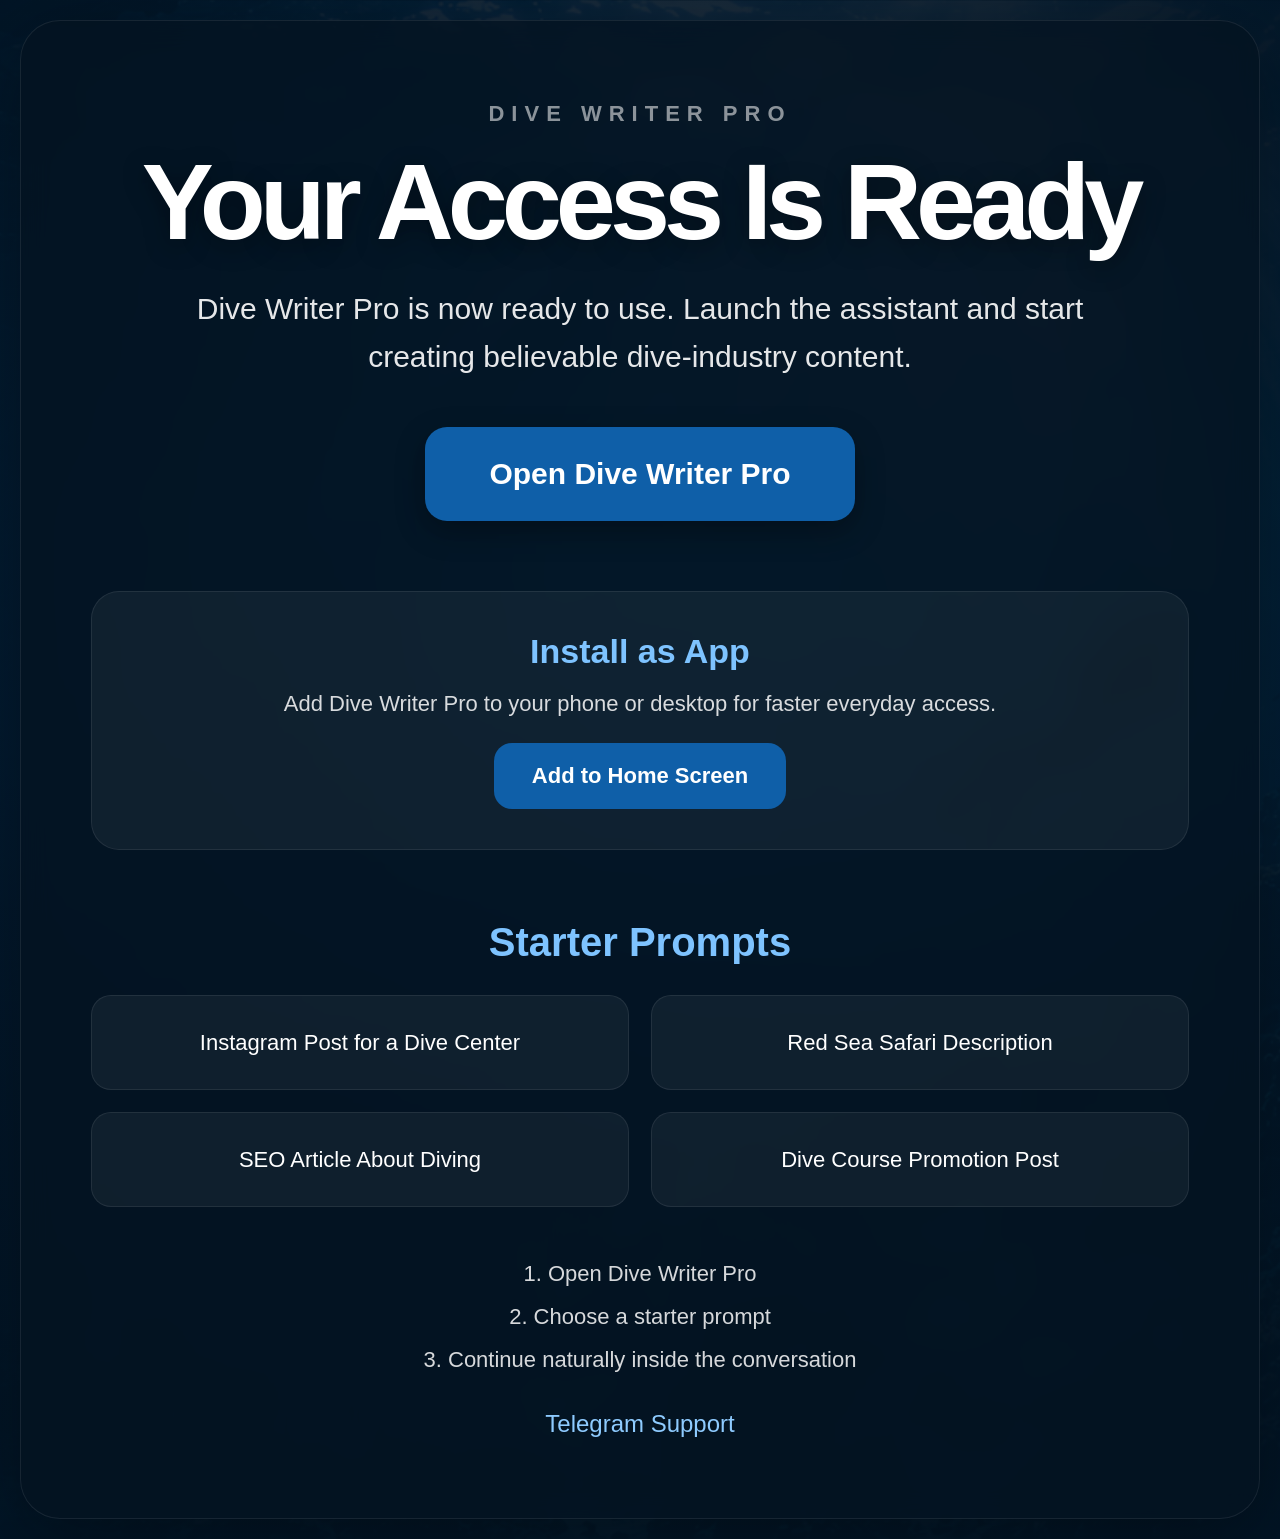
==== commit b61a77e1: "app-final" ====
--- a/app/index.html
+++ b/app/index.html
@@ -121,10 +121,9 @@
 </div>
 
 <a
-href="#"
+href="https://t.me/VPuziryov"
+target="_blank"
 class="support-link"
-id="telegram-support"
-target="_blank"
 >
 Telegram Support
 </a>
--- a/css/app.css
+++ b/css/app.css
@@ -156,11 +156,13 @@
     background:#1475cf;
 }
 
+/* INSTALL */
+
 .install-box{
 
     margin-top:70px;
 
-    padding:36px;
+    padding:40px;
 
     border-radius:28px;
 
@@ -182,127 +184,133 @@
 
 .install-box p{
 
-    max-width:760px;
-
     margin:0 auto 24px auto;
 
+    font-size:26px;
+
+    line-height:1.4;
+
+    color:rgba(255,255,255,0.84);
+
+    white-space:nowrap;
+}
+
+#install-button{
+
+    background:#0F5FA8;
+
+    color:white;
+
+    border:none;
+
+    border-radius:18px;
+
+    padding:20px 38px;
+
+    font-size:22px;
+
+    font-weight:700;
+
+    cursor:pointer;
+
+    transition:0.3s;
+}
+
+#install-button:hover{
+
+    background:#1475cf;
+}
+
+/* PROMPTS */
+
+.prompts-section{
+
+    margin-top:70px;
+}
+
+.prompts-title{
+
+    font-size:40px;
+
+    font-weight:700;
+
+    margin-bottom:30px;
+
+    color:#7ec3ff;
+}
+
+.prompt-grid{
+
+    display:grid;
+
+    grid-template-columns:1fr 1fr;
+
+    gap:22px;
+}
+
+.prompt-card{
+
+    background:rgba(255,255,255,0.05);
+
+    border:1px solid rgba(255,255,255,0.08);
+
+    border-radius:20px;
+
+    padding:30px;
+
+    font-size:26px;
+
+    line-height:1.5;
+
+    color:white;
+
+    cursor:pointer;
+
+    transition:0.3s;
+}
+
+.prompt-card:hover{
+
+    background:rgba(15,95,168,0.14);
+
+    border-color:rgba(126,195,255,0.34);
+}
+
+/* INSTRUCTIONS */
+
+.app-instructions{
+
+    margin-top:50px;
+
+    display:flex;
+
+    flex-direction:column;
+
+    gap:10px;
+}
+
+.instruction-item{
+
+    font-size:22px;
+
+    line-height:1.5;
+
+    color:rgba(255,255,255,0.84);
+}
+
+/* SUPPORT */
+
+.support-link{
+
+    display:inline-block;
+
+    margin-top:34px;
+
+    color:#8ecbff;
+
+    text-decoration:none;
+
     font-size:24px;
-
-    line-height:1.7;
-
-    color:rgba(255,255,255,0.84);
-}
-
-#install-button{
-
-    background:#0F5FA8;
-
-    color:white;
-
-    border:none;
-
-    border-radius:18px;
-
-    padding:20px 38px;
-
-    font-size:22px;
-
-    font-weight:700;
-
-    cursor:pointer;
-
-    transition:0.3s;
-}
-
-#install-button:hover{
-
-    background:#1475cf;
-}
-
-.prompts-section{
-
-    margin-top:70px;
-}
-
-.prompts-title{
-
-    font-size:40px;
-
-    font-weight:700;
-
-    margin-bottom:30px;
-
-    color:#7ec3ff;
-}
-
-.prompt-grid{
-
-    display:grid;
-
-    grid-template-columns:1fr 1fr;
-
-    gap:22px;
-}
-
-.prompt-card{
-
-    background:rgba(255,255,255,0.05);
-
-    border:1px solid rgba(255,255,255,0.08);
-
-    border-radius:20px;
-
-    padding:30px;
-
-    font-size:26px;
-
-    line-height:1.5;
-
-    color:white;
-
-    cursor:pointer;
-
-    transition:0.3s;
-}
-
-.prompt-card:hover{
-
-    background:rgba(15,95,168,0.14);
-
-    border-color:rgba(126,195,255,0.34);
-}
-
-.app-instructions{
-
-    margin-top:50px;
-
-    display:flex;
-
-    flex-direction:column;
-
-    gap:10px;
-}
-
-.instruction-item{
-
-    font-size:22px;
-
-    line-height:1.5;
-
-    color:rgba(255,255,255,0.84);
-}
-
-.support-link{
-
-    display:inline-block;
-
-    margin-top:34px;
-
-    color:#8ecbff;
-
-    text-decoration:none;
-
-    font-size:22px;
 
     transition:0.3s;
 }
@@ -348,6 +356,11 @@
         font-size:22px;
     }
 
+    .install-box p{
+
+        font-size:22px;
+    }
+
 }
 
 /* =========================
@@ -387,7 +400,11 @@
 
     .install-box p{
 
-        font-size:20px;
+        font-size:18px;
+
+        white-space:normal;
+
+        line-height:1.5;
     }
 
     .prompts-title{
@@ -479,7 +496,11 @@
 
     .install-box p{
 
-        font-size:17px;
+        font-size:18px;
+
+        white-space:normal;
+
+        line-height:1.5;
     }
 
     #install-button{
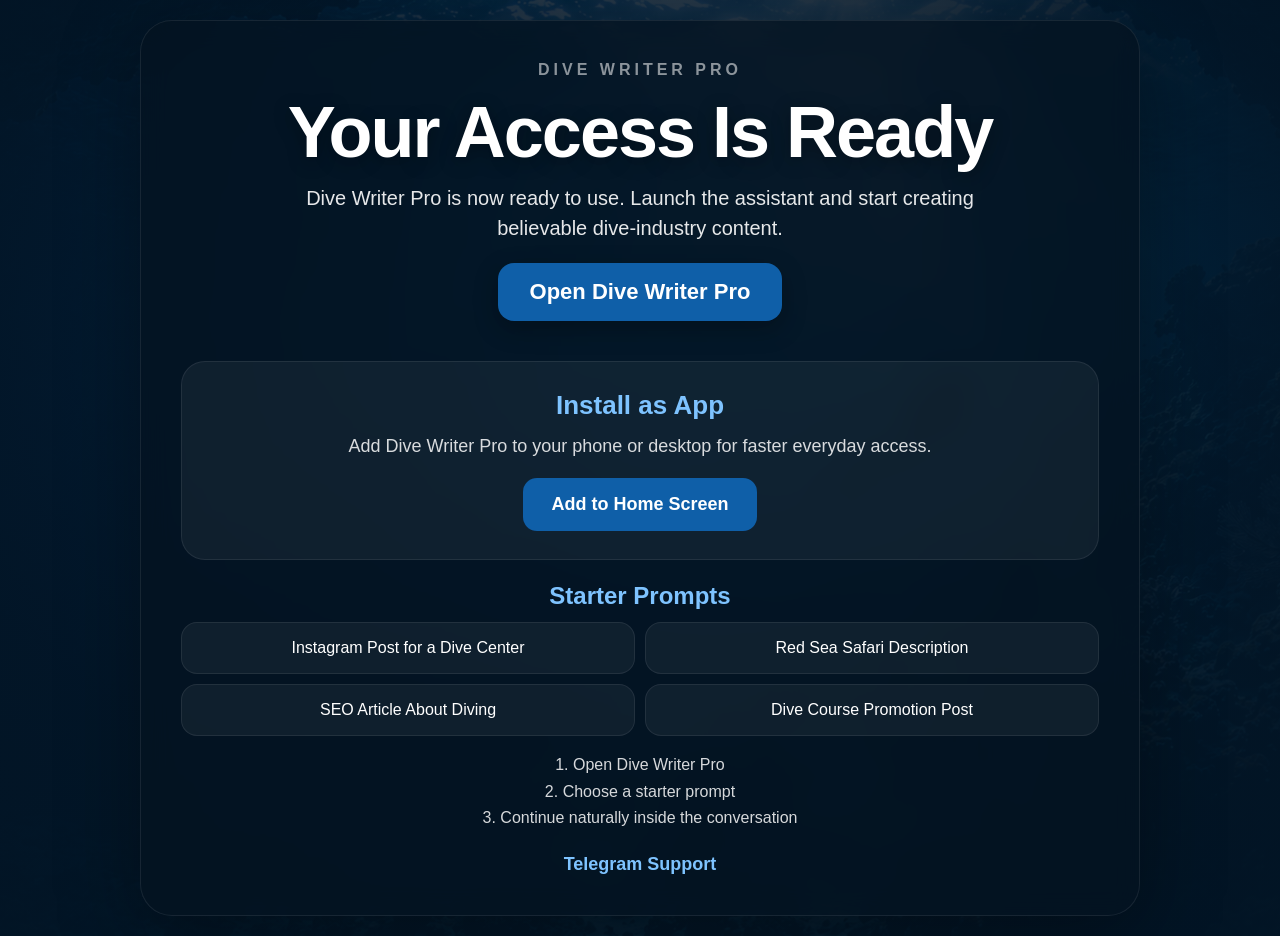
==== commit c08bccc1: "29/05-068" ====
--- a/app/index.html
+++ b/app/index.html
@@ -11,6 +11,10 @@
 >
 
 <title>Dive Writer Pro · Launch</title>
+
+<link rel="manifest" href="/manifest.json">
+
+<meta name="theme-color" content="#041321">
 
 <link
 rel="stylesheet"
@@ -122,6 +126,7 @@
 
 <a
 href="https://t.me/VPuziryov"
+id="telegram-support"
 target="_blank"
 class="support-link"
 >
--- a/css/style.css
+++ b/css/style.css
@@ -19,7 +19,7 @@
 
     position:relative;
 
-    min-height:92vh;
+    min-height:96vh;
 
     display:flex;
     align-items:flex-start;
@@ -63,21 +63,19 @@
 }
 
 .hero-content{
-
     position:relative;
     z-index:3;
 
-    max-width:1200px;
+    max-width:900px;
 
     padding:0 10px;
 
-    margin-top:450px;
+    margin-top:160px;
 }
 
 .hero h1{
 
-    font-size:108px;
-
+     font-size:84px;
     line-height:1.01;
 
     margin-bottom:38px;
@@ -91,7 +89,7 @@
 
 .hero p{
 
-    font-size:42px;
+    font-size:26px;
 
     line-height:1.5;
 
@@ -111,13 +109,13 @@
     background:#0F5FA8;
     color:white;
 
-    padding:30px 68px;
+    padding:24px 54px;
 
     border-radius:16px;
 
     text-decoration:none;
 
-    font-size:32px;
+    font-size:28px;
     font-weight:700;
 
     letter-spacing:-0.5px;
@@ -136,7 +134,7 @@
 
     margin-top:34px;
 
-    font-size:24px;
+    font-size:18px;
 
     color:rgba(255,255,255,0.78);
 
@@ -153,7 +151,7 @@
 
     padding:160px 20px;
 
-    margin-top:-200px;
+    margin-top:-170px;
 
     position:relative;
 
@@ -162,7 +160,7 @@
 
 .problem-container{
 
-    max-width:1500px;
+    max-width:1000px;
 
     margin:0 auto;
 }
@@ -171,7 +169,7 @@
 
     text-align:center;
 
-    margin-bottom:100px;
+    margin-bottom:60px;
 }
 
 .section-label{
@@ -184,18 +182,18 @@
 
     color:rgba(255,255,255,0.55);
 
-    margin-bottom:28px;
+    margin-bottom:20px;
 }
 
 .problem-intro h2{
 
-    font-size:92px;
+    font-size:76px;
 
     line-height:1.04;
 
     letter-spacing:-2px;
 
-    margin-bottom:42px;
+    margin-bottom:20px;
 
     text-shadow:0 4px 18px rgba(0,0,0,0.35);
 }
@@ -206,9 +204,9 @@
 
     margin:0 auto;
 
-    font-size:38px;
-
-    line-height:1.6;
+    font-size:26px;
+
+    line-height:1.4;
 
     color:rgba(255,255,255,0.88);
 }
@@ -221,7 +219,7 @@
 
     gap:40px;
 
-    margin-bottom:90px;
+    margin-bottom:60px;
 }
 
 .problem-card{
@@ -237,11 +235,11 @@
 
 .problem-card-title{
 
-    font-size:42px;
+    font-size:34px;
 
     font-weight:700;
 
-    margin-bottom:36px;
+    margin-bottom:20px;
 }
 
 .problem-card ul{
@@ -255,11 +253,11 @@
 
     padding-left:38px;
 
-    margin-bottom:28px;
-
-    font-size:30px;
-
-    line-height:1.65;
+    margin-bottom:20px;
+
+    font-size:18px;
+
+    line-height:1.3;
 }
 
 .problem-card li::before{
@@ -309,11 +307,11 @@
 
     text-align:center;
 
-    max-width:1100px;
+    max-width:1000px;
 
     margin:0 auto;
 
-    font-size:38px;
+    font-size:24px;
 
     line-height:1.6;
 
@@ -655,14 +653,14 @@
 
     background:#041321;
 
-    padding:170px 20px;
+    padding:140px 20px;
 
     position:relative;
 }
 
 .before-after-container{
 
-    max-width:1500px;
+    max-width:1000px;
 
     margin:0 auto;
 }
@@ -671,12 +669,12 @@
 
     text-align:center;
 
-    margin-bottom:100px;
+    margin-bottom:70px;
 }
 
 .before-after-intro h2{
 
-    font-size:88px;
+    font-size:64px;
 
     line-height:1.05;
 
@@ -689,128 +687,128 @@
 
 .before-after-intro p{
 
+    max-width:1000px;
+
+    margin:0 auto;
+
+    font-size:26px;
+
+    line-height:1.6;
+
+    color:rgba(255,255,255,0.88);
+}
+
+.before-after-grid{
+
+    display:grid;
+
+    grid-template-columns:1fr 1fr;
+
+    gap:42px;
+
+    margin-bottom:55px;
+}
+
+.comparison-card{
+
+    border-radius:28px;
+
+     padding:36px 36px;
+
+    min-height:auto;
+}
+
+.before-card{
+
+    background:rgba(255,255,255,0.05);
+
+    border:1px solid rgba(255,255,255,0.08);
+}
+
+.after-card{
+
+    background:rgba(15,95,168,0.14);
+
+    border:1px solid rgba(15,95,168,0.38);
+}
+
+.comparison-label{
+
+    font-size:20px;
+
+    letter-spacing:4px;
+
+    font-weight:700;
+
+    margin-bottom:16px;
+
+    color:rgba(255,255,255,0.62);
+}
+
+.comparison-content{
+
+    font-size:22px;
+
+    line-height:1.35;
+
+    margin-bottom:20px;
+
+    color:white;
+
+    font-weight:500;
+
+    letter-spacing:-0.5px;
+
+    text-shadow:0 2px 12px rgba(0,0,0,0.22);
+}
+
+.before-card .comparison-content{
+
+    font-style:italic;
+
+    color:rgba(255,255,255,0.78);
+}
+
+.comparison-highlights{
+
+    list-style:none;
+}
+
+.comparison-highlights li{
+
+    position:relative;
+
+    padding-left:24px;
+
+    margin-bottom:12px;
+
+    font-size:18px;
+
+    line-height:1.3;
+
+    font-weight:500;
+
+    color:rgba(255,255,255,0.86);
+}
+
+.comparison-highlights li::before{
+
+    content:"•";
+
+    position:absolute;
+
+    left:0;
+}
+
+.before-after-conclusion{
+
+    text-align:center;
+
     max-width:1100px;
 
     margin:0 auto;
 
-    font-size:36px;
-
-    line-height:1.6;
-
-    color:rgba(255,255,255,0.88);
-}
-
-.before-after-grid{
-
-    display:grid;
-
-    grid-template-columns:1fr 1fr;
-
-    gap:42px;
-
-    margin-bottom:90px;
-}
-
-.comparison-card{
-
-    border-radius:28px;
-
-    padding:56px 54px;
-
-    min-height:620px;
-}
-
-.before-card{
-
-    background:rgba(255,255,255,0.05);
-
-    border:1px solid rgba(255,255,255,0.08);
-}
-
-.after-card{
-
-    background:rgba(15,95,168,0.14);
-
-    border:1px solid rgba(15,95,168,0.38);
-}
-
-.comparison-label{
-
-    font-size:28px;
-
-    letter-spacing:4px;
-
-    font-weight:700;
-
-    margin-bottom:38px;
-
-    color:rgba(255,255,255,0.62);
-}
-
-.comparison-content{
-
-    font-size:38px;
-
-    line-height:1.75;
-
-    margin-bottom:48px;
-
-    color:white;
-
-    font-weight:500;
-
-    letter-spacing:-0.5px;
-
-    text-shadow:0 2px 12px rgba(0,0,0,0.22);
-}
-
-.before-card .comparison-content{
-
-    font-style:italic;
-
-    color:rgba(255,255,255,0.82);
-}
-
-.comparison-highlights{
-
-    list-style:none;
-}
-
-.comparison-highlights li{
-
-    position:relative;
-
-    padding-left:38px;
-
-    margin-bottom:26px;
-
-    font-size:30px;
-
-    line-height:1.7;
-
-    font-weight:500;
-
-    color:rgba(255,255,255,0.86);
-}
-
-.comparison-highlights li::before{
-
-    content:"•";
-
-    position:absolute;
-
-    left:0;
-}
-
-.before-after-conclusion{
-
-    text-align:center;
-
-    max-width:1100px;
-
-    margin:0 auto;
-
-    font-size:36px;
+    font-size:24px;
 
     line-height:1.6;
 
@@ -984,14 +982,14 @@
 
     background:#061b2d;
 
-    padding:170px 20px;
+    padding:120px 20px;
 
     position:relative;
 }
 
 .features-container{
 
-    max-width:1500px;
+    max-width:1100px;
 
     margin:0 auto;
 }
@@ -1005,26 +1003,26 @@
 
 .features-intro h2{
 
-    font-size:88px;
+    font-size:72px;
 
     line-height:1.05;
 
     letter-spacing:-2px;
 
-    margin-bottom:42px;
+    margin-bottom:32px;
 
     text-shadow:0 4px 18px rgba(0,0,0,0.35);
 }
 
 .features-intro p{
 
-    max-width:1100px;
+    max-width:1000px;
 
     margin:0 auto;
 
-    font-size:36px;
-
-    line-height:1.6;
+    font-size:28px;
+
+    line-height:1.5;
 
     color:rgba(255,255,255,0.88);
 }
@@ -1035,9 +1033,9 @@
 
     grid-template-columns:1fr 1fr;
 
-    gap:42px;
-
-    margin-bottom:90px;
+    gap:32px;
+
+    margin-bottom:50px;
 }
 
 .feature-card{
@@ -1048,9 +1046,9 @@
 
     border-radius:28px;
 
-    padding:56px 54px;
-
-    min-height:360px;
+    padding:36px 36px;
+
+    min-height:auto;
 
     transition:0.3s;
 }
@@ -1064,37 +1062,36 @@
 
 .feature-title{
 
-    font-size:34px;
+    font-size:28px;
 
     line-height:1.2;
 
     font-weight:700;
 
-    margin-bottom:34px;
+    margin-bottom:18px;
 
     color:#7ec3ff;
 }
 
 .feature-description{
 
-    font-size:30px;
-
-    line-height:1.7;
+    font-size:18px;
+
+    line-height:1.5;
 
     color:rgba(255,255,255,0.9);
 }
-
 .features-conclusion{
 
     text-align:center;
 
-    max-width:1100px;
+    max-width:1000px;
 
     margin:0 auto;
 
-    font-size:36px;
-
-    line-height:1.6;
+    font-size:28px;
+
+    line-height:1.5;
 
     color:rgba(255,255,255,0.9);
 }
@@ -1266,14 +1263,14 @@
 
     background:#041321;
 
-    padding:170px 20px;
+    padding:140px 20px;
 
     position:relative;
 }
 
 .audience-container{
 
-    max-width:1500px;
+    max-width:1000px;
 
     margin:0 auto;
 }
@@ -1282,87 +1279,87 @@
 
     text-align:center;
 
-    margin-bottom:100px;
+    margin-bottom:70px;
 }
 
 .audience-intro h2{
 
-    font-size:88px;
-
-    line-height:1.05;
+    font-size:72px;
+
+    line-height:1.08;
 
     letter-spacing:-2px;
 
-    margin-bottom:42px;
+    margin-bottom:32px;
 
     text-shadow:0 4px 18px rgba(0,0,0,0.35);
 }
 
 .audience-intro p{
 
-    max-width:1100px;
+    max-width:1000px;
 
     margin:0 auto;
 
-    font-size:36px;
+    font-size:28px;
+
+    line-height:1.5;
+
+    color:rgba(255,255,255,0.88);
+}
+
+.audience-grid{
+
+    display:grid;
+
+    grid-template-columns:1fr 1fr;
+
+    gap:32px;
+
+    margin-bottom:50px;
+}
+
+.audience-card{
+
+    background:rgba(255,255,255,0.05);
+
+    border:1px solid rgba(255,255,255,0.08);
+
+    border-radius:28px;
+
+    padding:36px 42px;
+
+    min-height:auto;
+
+    transition:0.3s;
+}
+
+.audience-card:hover{
+
+    border-color:rgba(126,195,255,0.34);
+
+    background:rgba(15,95,168,0.10);
+}
+
+.audience-title{
+
+    font-size:28px;
+
+    line-height:1.2;
+
+    font-weight:700;
+
+    margin-bottom:22px;
+
+    color:#7ec3ff;
+}
+
+.audience-description{
+
+    font-size:18px;
 
     line-height:1.6;
 
-    color:rgba(255,255,255,0.88);
-}
-
-.audience-grid{
-
-    display:grid;
-
-    grid-template-columns:1fr 1fr;
-
-    gap:42px;
-
-    margin-bottom:90px;
-}
-
-.audience-card{
-
-    background:rgba(255,255,255,0.05);
-
-    border:1px solid rgba(255,255,255,0.08);
-
-    border-radius:28px;
-
-    padding:56px 54px;
-
-    min-height:320px;
-
-    transition:0.3s;
-}
-
-.audience-card:hover{
-
-    border-color:rgba(126,195,255,0.34);
-
-    background:rgba(15,95,168,0.10);
-}
-
-.audience-title{
-
-    font-size:34px;
-
-    line-height:1.2;
-
-    font-weight:700;
-
-    margin-bottom:34px;
-
-    color:#7ec3ff;
-}
-
-.audience-description{
-
-    font-size:30px;
-
-    line-height:1.7;
-
     color:rgba(255,255,255,0.9);
 }
 
@@ -1370,13 +1367,13 @@
 
     text-align:center;
 
-    max-width:1100px;
+    max-width:1000px;
 
     margin:0 auto;
 
-    font-size:36px;
-
-    line-height:1.6;
+    font-size:28px;
+
+    line-height:1.5;
 
     color:rgba(255,255,255,0.9);
 }
@@ -1547,14 +1544,14 @@
 
     background:#061b2d;
 
-    padding:170px 20px;
+    padding:140px 20px;
 
     position:relative;
 }
 
 .faq-container{
 
-    max-width:1400px;
+    max-width:1000px;
 
     margin:0 auto;
 }
@@ -1563,17 +1560,19 @@
 
     text-align:center;
 
-    margin-bottom:90px;
+    margin-bottom:70px;
 }
 
 .faq-intro h2{
 
-    font-size:82px;
-
-    line-height:1.05;
+    font-size:72px;
+
+    line-height:1.08;
 
     letter-spacing:-2px;
 
+    margin-bottom:0;
+
     text-shadow:0 4px 18px rgba(0,0,0,0.35);
 }
 
@@ -1583,7 +1582,7 @@
 
     flex-direction:column;
 
-    gap:26px;
+    gap:22px;
 }
 
 .faq-item{
@@ -1592,29 +1591,38 @@
 
     border:1px solid rgba(255,255,255,0.08);
 
-    border-radius:24px;
-
-    padding:38px 42px;
+    border-radius:28px;
+
+    padding:34px 42px;
+
+    transition:0.3s;
+}
+
+.faq-item:hover{
+
+    border-color:rgba(126,195,255,0.34);
+
+    background:rgba(15,95,168,0.10);
 }
 
 .faq-question{
 
-    font-size:32px;
-
-    line-height:1.4;
+    font-size:30px;
+
+    line-height:1.25;
 
     font-weight:700;
 
-    margin-bottom:18px;
+    margin-bottom:14px;
 
     color:#7ec3ff;
 }
 
 .faq-answer{
 
-    font-size:26px;
-
-    line-height:1.7;
+    font-size:18px;
+
+    line-height:1.6;
 
     color:rgba(255,255,255,0.88);
 }
@@ -1729,7 +1737,7 @@
 
     background:#041321;
 
-    padding:190px 20px 220px 20px;
+    padding:140px 20px 160px 20px;
 
     position:relative;
 
@@ -1738,7 +1746,7 @@
 
 .final-cta-container{
 
-    max-width:1200px;
+    max-width:1000px;
 
     margin:0 auto;
 }
@@ -1750,26 +1758,26 @@
 
 .final-cta-content h2{
 
-    font-size:92px;
-
-    line-height:1.04;
+    font-size:72px;
+
+    line-height:1.08;
 
     letter-spacing:-2px;
 
-    margin-bottom:42px;
+    margin-bottom:32px;
 
     text-shadow:0 4px 18px rgba(0,0,0,0.35);
 }
 
 .final-cta-content p{
 
-    max-width:980px;
-
-    margin:0 auto 58px auto;
-
-    font-size:34px;
-
-    line-height:1.65;
+    max-width:1000px;
+
+    margin:0 auto 50px auto;
+
+    font-size:24px;
+
+    line-height:1.5;
 
     color:rgba(255,255,255,0.9);
 }
@@ -1784,14 +1792,16 @@
 
     text-decoration:none;
 
-    padding:30px 70px;
-
-    border-radius:18px;
+    padding:30px 68px;
+
+    border-radius:16px;
 
     font-size:32px;
 
     font-weight:700;
 
+    letter-spacing:-0.5px;
+
     transition:0.3s;
 
     box-shadow:0 8px 24px rgba(0,0,0,0.28);
@@ -1804,11 +1814,13 @@
 
 .final-cta-trust{
 
-    margin-top:34px;
-
-    font-size:22px;
-
-    color:rgba(255,255,255,0.7);
+    margin-top:28px;
+
+    font-size:20px;
+
+    line-height:1.5;
+
+    color:rgba(255,255,255,0.72);
 }
 
 /* ========================================
--- a/css/app.css
+++ b/css/app.css
@@ -66,7 +66,9 @@
 
     width:100%;
 
-    max-width:1480px;
+    max-width:1000px;
+
+    margin:0 auto;
 }
 
 .app-content{
@@ -75,9 +77,9 @@
 
     border:1px solid rgba(255,255,255,0.08);
 
-    border-radius:40px;
-
-    padding:100px 110px;
+    border-radius:32px;
+
+    padding:40px 40px;
 
     text-align:center;
 
@@ -89,495 +91,377 @@
 
 .app-label{
 
+    font-size:16px;
+
+    letter-spacing:4px;
+
+    font-weight:700;
+
+    color:rgba(255,255,255,0.54);
+
+    margin-bottom:16px;
+}
+
+.app-content h1{
+
+    font-size:72px;
+
+    line-height:1.05;
+
+    letter-spacing:-2px;
+
+    margin-bottom:12px;
+
+    text-shadow:
+    0 4px 18px rgba(0,0,0,0.35);
+}
+
+.app-subtitle{
+
+    max-width:760px;
+
+    margin:0 auto 20px auto;
+
+    font-size:20px;
+
+    line-height:1.5;
+
+    color:rgba(255,255,255,0.90);
+}
+
+.launch-button{
+
+    display:inline-block;
+
+    background:#0F5FA8;
+
+    color:white;
+
+    text-decoration:none;
+
+    padding:16px 32px;
+
+    border-radius:16px;
+
     font-size:22px;
 
-    letter-spacing:7px;
-
     font-weight:700;
 
-    color:rgba(255,255,255,0.54);
-
-    margin-bottom:24px;
-}
-
-.app-content h1{
-
-    font-size:132px;
-
-    line-height:0.94;
-
-    letter-spacing:-6px;
-
-    margin-bottom:32px;
-
-    text-shadow:
-    0 6px 24px rgba(0,0,0,0.38);
-}
-
-.app-subtitle{
-
-    max-width:980px;
-
-    margin:0 auto 46px auto;
-
-    font-size:36px;
-
-    line-height:1.6;
-
-    color:rgba(255,255,255,0.90);
-}
-
-.launch-button{
+    transition:0.3s;
+
+    box-shadow:
+    0 8px 24px rgba(0,0,0,0.28);
+}
+
+.launch-button:hover{
+
+    background:#1475cf;
+}
+
+/* INSTALL */
+
+.install-box{
+
+    margin-top:40px;
+
+    padding:28px;
+
+    border-radius:24px;
+
+    background:rgba(255,255,255,0.05);
+
+    border:1px solid rgba(255,255,255,0.08);
+}
+
+.install-title{
+
+    font-size:26px;
+
+    font-weight:700;
+
+    margin-bottom:12px;
+
+    color:#7ec3ff;
+}
+
+.install-box p{
+
+    margin:0 auto 18px auto;
+
+    font-size:18px;
+
+    line-height:1.5;
+
+    color:rgba(255,255,255,0.84);
+}
+
+#install-button{
+
+    background:#0F5FA8;
+
+    color:white;
+
+    border:none;
+
+    border-radius:14px;
+
+    padding:16px 28px;
+
+    font-size:18px;
+
+    font-weight:700;
+
+    cursor:pointer;
+
+    transition:0.3s;
+}
+
+#install-button:hover{
+
+    background:#1475cf;
+}
+
+/* PROMPTS */
+
+.prompts-section{
+
+    margin-top:22px;
+}
+
+.prompts-title{
+
+    font-size:24px;
+
+    font-weight:700;
+
+    margin-bottom:12px;
+
+    color:#7ec3ff;
+}
+
+.prompt-grid{
+
+    display:grid;
+
+    grid-template-columns:1fr 1fr;
+
+    gap:10px;
+}
+
+.prompt-card{
+
+    background:rgba(255,255,255,0.05);
+
+    border:1px solid rgba(255,255,255,0.08);
+
+    border-radius:16px;
+
+    padding:14px;
+
+    font-size:16px;
+
+    line-height:1.4;
+
+    color:white;
+
+    cursor:pointer;
+
+    transition:0.3s;
+}
+
+.prompt-card:hover{
+
+    background:rgba(15,95,168,0.14);
+
+    border-color:rgba(126,195,255,0.34);
+}
+
+/* INSTRUCTIONS */
+
+.app-instructions{
+
+    margin-top:18px;
+
+    display:flex;
+
+    flex-direction:column;
+
+    gap:4px;
+}
+
+.instruction-item{
+
+    font-size:16px;
+
+    line-height:1.4;
+
+    color:rgba(255,255,255,0.84);
+}
+
+/* SUPPORT */
+
+.support-link{
 
     display:inline-block;
 
-    background:#0F5FA8;
+    margin-top:24px;
+
+    color:#7ec3ff;
+
+    text-decoration:none;
+
+    font-size:18px;
+
+    font-weight:600;
+
+    transition:0.3s;
+}
+
+.support-link:hover{
 
     color:white;
-
-    text-decoration:none;
-
-    padding:30px 64px;
-
-    border-radius:22px;
-
-    font-size:36px;
-
-    font-weight:700;
-
-    transition:0.3s;
-
-    box-shadow:
-    0 10px 30px rgba(0,0,0,0.32);
-}
-
-.launch-button:hover{
-
-    background:#1475cf;
-}
-
-/* INSTALL */
-
-.install-box{
-
-    margin-top:70px;
-
-    padding:40px;
-
-    border-radius:28px;
-
-    background:rgba(255,255,255,0.05);
-
-    border:1px solid rgba(255,255,255,0.08);
-}
-
-.install-title{
-
-    font-size:34px;
-
-    font-weight:700;
-
-    margin-bottom:18px;
-
-    color:#7ec3ff;
-}
-
-.install-box p{
-
-    margin:0 auto 24px auto;
-
-    font-size:26px;
-
-    line-height:1.4;
-
-    color:rgba(255,255,255,0.84);
-
-    white-space:nowrap;
-}
-
-#install-button{
-
-    background:#0F5FA8;
-
-    color:white;
-
-    border:none;
-
-    border-radius:18px;
-
-    padding:20px 38px;
-
-    font-size:22px;
-
-    font-weight:700;
-
-    cursor:pointer;
-
-    transition:0.3s;
-}
-
-#install-button:hover{
-
-    background:#1475cf;
-}
-
-/* PROMPTS */
-
-.prompts-section{
-
-    margin-top:70px;
-}
-
-.prompts-title{
-
-    font-size:40px;
-
-    font-weight:700;
-
-    margin-bottom:30px;
-
-    color:#7ec3ff;
-}
-
-.prompt-grid{
-
-    display:grid;
-
-    grid-template-columns:1fr 1fr;
-
-    gap:22px;
-}
-
-.prompt-card{
-
-    background:rgba(255,255,255,0.05);
-
-    border:1px solid rgba(255,255,255,0.08);
-
-    border-radius:20px;
-
-    padding:30px;
-
-    font-size:26px;
-
-    line-height:1.5;
-
-    color:white;
-
-    cursor:pointer;
-
-    transition:0.3s;
-}
-
-.prompt-card:hover{
-
-    background:rgba(15,95,168,0.14);
-
-    border-color:rgba(126,195,255,0.34);
-}
-
-/* INSTRUCTIONS */
-
-.app-instructions{
-
-    margin-top:50px;
-
-    display:flex;
-
-    flex-direction:column;
-
-    gap:10px;
-}
-
-.instruction-item{
-
-    font-size:22px;
-
-    line-height:1.5;
-
-    color:rgba(255,255,255,0.84);
-}
-
-/* SUPPORT */
-
-.support-link{
-
-    display:inline-block;
-
-    margin-top:34px;
-
-    color:#8ecbff;
-
-    text-decoration:none;
-
-    font-size:24px;
-
-    transition:0.3s;
-}
-
-.support-link:hover{
-
-    color:white;
-}
-
-/* =========================
-   LARGE TABLET
-========================= */
-
-@media(max-width:1400px){
-
-    .app-container{
-
-        max-width:1240px;
-    }
+}
+
+/* TABLET */
+
+@media(max-width:1024px){
 
     .app-content{
 
-        padding:80px 70px;
+        padding:50px 36px;
     }
 
     .app-content h1{
 
-        font-size:108px;
+        font-size:48px;
     }
 
     .app-subtitle{
 
-        font-size:30px;
+        font-size:20px;
+    }
+
+    .prompt-card{
+
+        font-size:16px;
+    }
+
+}
+
+/* MOBILE */
+
+@media(max-width:768px){
+
+    .app-section{
+
+        padding:14px;
+    }
+
+    .app-content{
+
+        padding:36px 20px;
+
+        border-radius:28px;
+    }
+
+    .app-label{
+
+        font-size:12px;
+
+        letter-spacing:3px;
+    }
+
+    .app-content h1{
+
+        font-size:40px;
+
+        line-height:1.05;
+
+        margin-bottom:16px;
+    }
+
+    .app-subtitle{
+
+        font-size:18px;
+
+        margin-bottom:24px;
     }
 
     .launch-button{
 
-        font-size:30px;
+        width:100%;
+
+        font-size:20px;
+
+        padding:18px;
+    }
+
+    .install-box{
+
+        margin-top:30px;
+
+        padding:22px 18px;
+    }
+
+    .install-title{
+
+        font-size:22px;
+    }
+
+    .install-box p{
+
+        font-size:16px;
+    }
+
+    #install-button{
+
+        width:100%;
+    }
+
+    .prompts-section{
+
+        margin-top:30px;
+    }
+
+    .prompts-title{
+
+        font-size:24px;
+    }
+
+    .prompt-grid{
+
+        grid-template-columns:1fr;
     }
 
     .prompt-card{
 
-        font-size:22px;
-    }
-
-    .install-box p{
-
-        font-size:22px;
-    }
-
-}
-
-/* =========================
-   TABLET
-========================= */
-
-@media(max-width:1024px){
-
-    .app-content{
-
-        padding:64px 42px;
-    }
+        font-size:16px;
+
+        padding:18px;
+    }
+
+    .instruction-item{
+
+        font-size:16px;
+    }
+
+    .support-link{
+
+        font-size:16px;
+    }
+
+}
+
+@media(max-width:480px){
 
     .app-content h1{
 
-        font-size:82px;
-
-        letter-spacing:-4px;
+        font-size:34px;
     }
 
     .app-subtitle{
 
-        font-size:24px;
-    }
-
-    .launch-button{
-
-        font-size:26px;
-
-        padding:24px 38px;
-    }
-
-    .install-title{
-
-        font-size:28px;
-    }
-
-    .install-box p{
-
-        font-size:18px;
-
-        white-space:normal;
-
-        line-height:1.5;
-    }
-
-    .prompts-title{
-
-        font-size:34px;
-    }
-
-    .prompt-card{
-
-        font-size:20px;
-
-        padding:24px;
-    }
-
-    .instruction-item{
-
-        font-size:20px;
-    }
-
-}
-
-/* =========================
-   MOBILE
-========================= */
-
-@media(max-width:768px){
-
-    .app-section{
-
-        padding:14px;
-    }
-
-    .app-content{
-
-        padding:42px 22px;
-
-        border-radius:28px;
-    }
-
-    .app-label{
-
-        font-size:12px;
-
-        letter-spacing:3px;
-
-        margin-bottom:18px;
-    }
-
-    .app-content h1{
-
-        font-size:52px;
-
-        line-height:1.02;
-
-        letter-spacing:-2px;
-
-        margin-bottom:22px;
-    }
-
-    .app-subtitle{
-
-        font-size:20px;
-
-        line-height:1.55;
-
-        margin-bottom:34px;
-    }
-
-    .launch-button{
-
-        width:100%;
-
-        font-size:24px;
-
-        padding:22px 24px;
-    }
-
-    .install-box{
-
-        margin-top:44px;
-
-        padding:24px 18px;
-    }
-
-    .install-title{
-
-        font-size:24px;
-    }
-
-    .install-box p{
-
-        font-size:18px;
-
-        white-space:normal;
-
-        line-height:1.5;
-    }
-
-    #install-button{
-
-        width:100%;
-
-        font-size:18px;
-
-        padding:18px 20px;
-    }
-
-    .prompts-section{
-
-        margin-top:44px;
-    }
-
-    .prompts-title{
-
-        font-size:28px;
-
-        margin-bottom:22px;
-    }
-
-    .prompt-grid{
-
-        grid-template-columns:1fr;
-
-        gap:14px;
-    }
-
-    .prompt-card{
-
-        font-size:17px;
-
-        padding:22px;
-    }
-
-    .app-instructions{
-
-        margin-top:40px;
-
-        gap:12px;
-    }
-
-    .instruction-item{
-
-        font-size:17px;
-    }
-
-    .support-link{
-
-        margin-top:30px;
-
-        font-size:17px;
-    }
-
-}
-
-/* =========================
-   SMALL MOBILE
-========================= */
-
-@media(max-width:480px){
-
-    .app-content h1{
-
-        font-size:42px;
-    }
-
-    .app-subtitle{
-
-        font-size:18px;
-    }
-
-    .launch-button{
-
-        font-size:20px;
+        font-size:16px;
     }
 
 }
